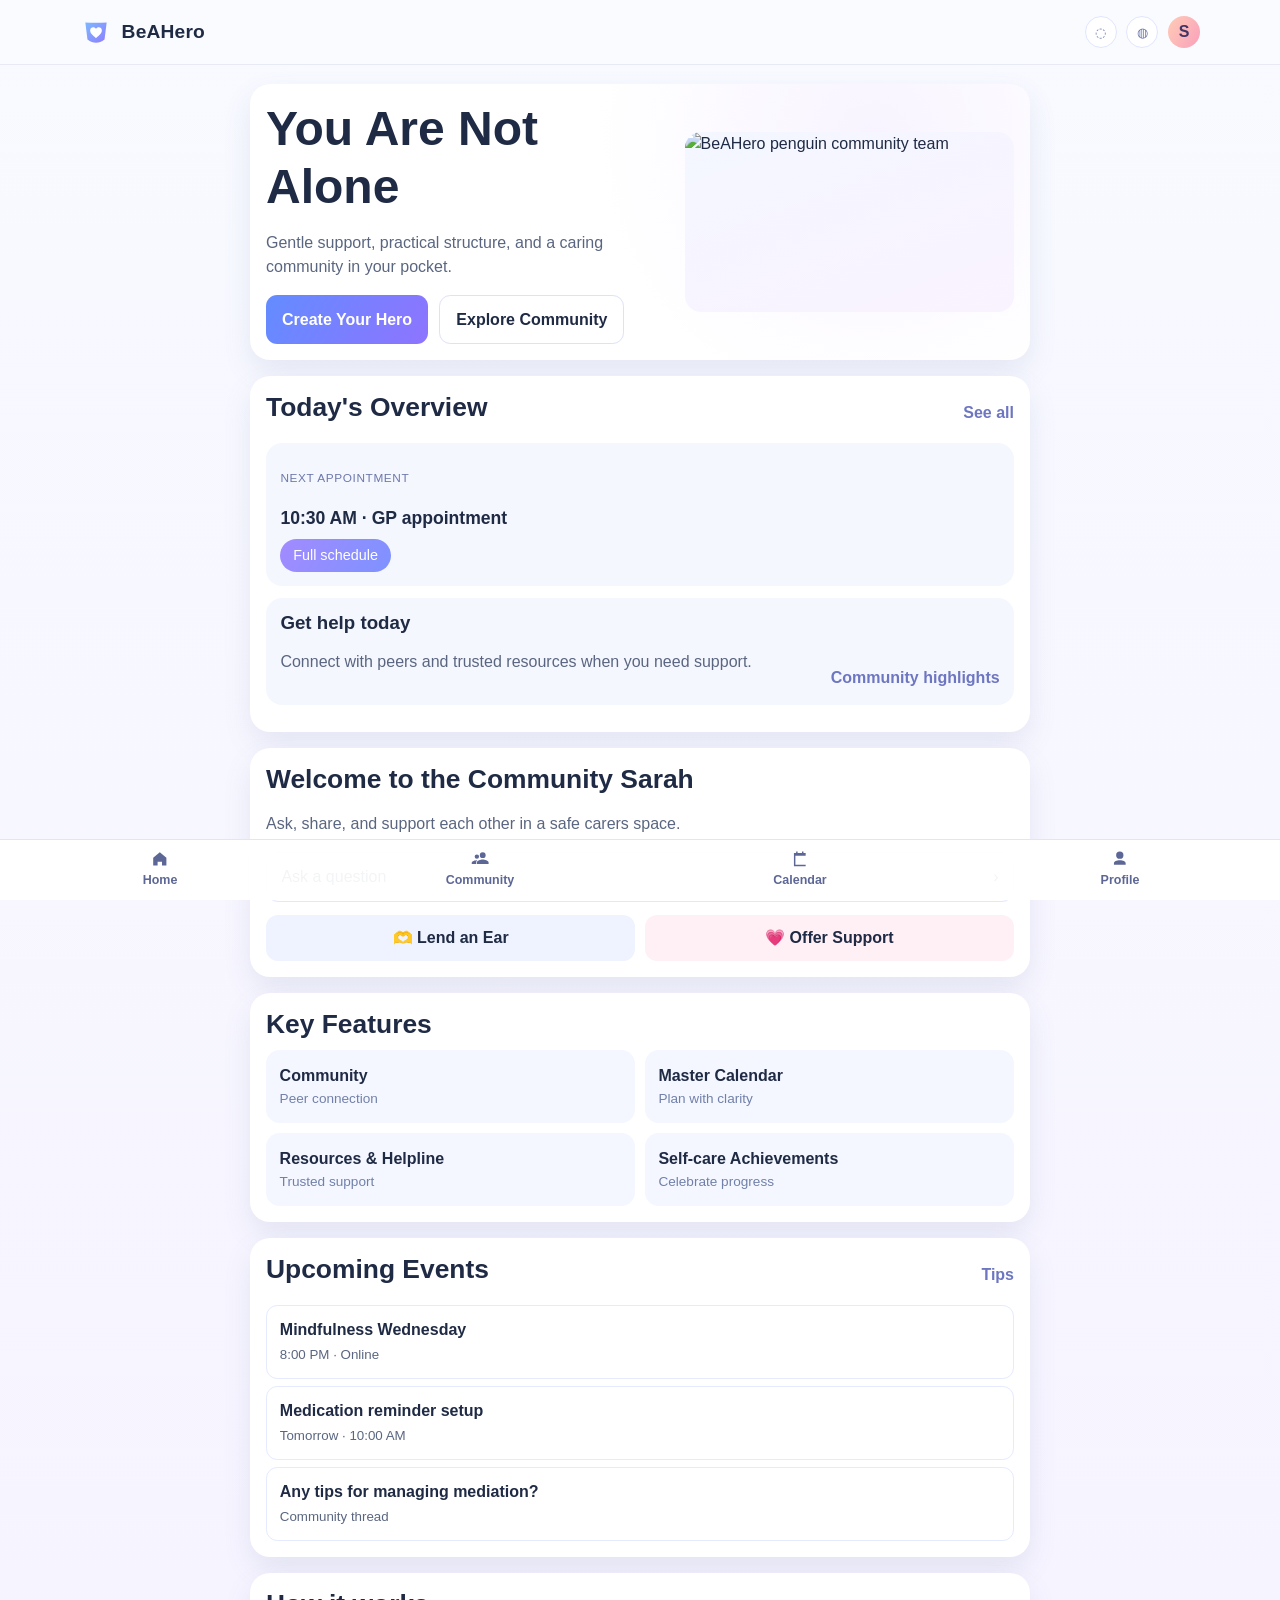
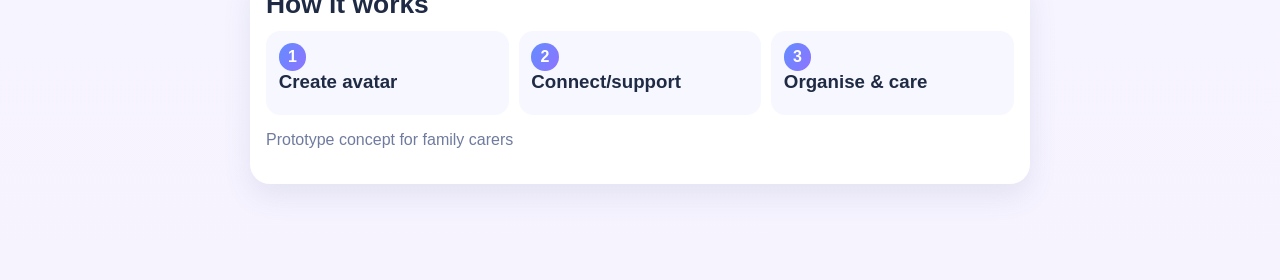
==== index.html @ eef189de "Point hero image to user-managed penguin-community.png" ====
<!DOCTYPE html>
<html lang="en">
  <head>
    <meta charset="UTF-8" />
    <meta name="viewport" content="width=device-width, initial-scale=1.0" />
    <title>BeAHero | Community App</title>
    <meta
      name="description"
      content="BeAHero is a mobile-first prototype web app for family carers."
    />
    <link rel="stylesheet" href="css/styles.css" />
  </head>
  <body class="app-home">
    <a class="skip-link" href="#main-content">Skip to content</a>

    <header class="site-header app-header">
      <div class="container header-inner app-header-inner">
        <a class="brand" href="index.html" aria-label="BeAHero home">
          <svg class="brand-logo" viewBox="0 0 120 120" role="img" aria-label="Cape and heart logo">
            <defs>
              <linearGradient id="logoGradient" x1="0" y1="0" x2="1" y2="1">
                <stop offset="0%" stop-color="#7db8ff" />
                <stop offset="100%" stop-color="#8f7dff" />
              </linearGradient>
            </defs>
            <path d="M20 24 C44 26, 76 26, 100 24 L92 88 C70 104, 50 104, 28 88 Z" fill="url(#logoGradient)" />
            <path d="M60 48 C55 38, 38 40, 38 54 C38 67, 55 76, 60 83 C65 76, 82 67, 82 54 C82 40, 65 38, 60 48 Z" fill="#ffffff" />
          </svg>
          <span class="brand-wordmark">BeAHero</span>
        </a>
        <div class="header-actions" aria-label="App quick controls">
          <button class="icon-btn" type="button" aria-label="Notifications">◌</button>
          <button class="icon-btn" type="button" aria-label="Messages">◍</button>
          <a class="avatar-dot" href="profile.html?user=sarah&variant=2" aria-label="Open Sarah profile">S</a>
        </div>
      </div>
    </header>

    <main id="main-content" class="section app-shell">
      <div class="container mobile-frame">
        <section id="hero" class="card hero-app-card">
          <div class="hero-app-copy">
            <h1>You Are Not Alone</h1>
            <p>
              Gentle support, practical structure, and a caring community in your pocket.
            </p>
            <div class="hero-actions">
              <a class="button button-primary" href="profile.html?user=sarah&variant=2">Create Your Hero</a>
              <a class="button button-secondary" href="#community">Explore Community</a>
            </div>
          </div>
          <div class="hero-illustration" aria-label="BeAHero community penguin team illustration">
            <img src="assets/penguin-community.png" alt="BeAHero penguin community team" />
          </div>
        </section>

        <section id="overview" class="card app-card-block">
          <div class="section-head-inline">
            <h2>Today's Overview</h2>
            <a href="#calendar" class="inline-link">See all</a>
          </div>
          <article class="mini-surface">
            <p class="muted-label">Next appointment</p>
            <p class="strong-line">10:30 AM · GP appointment</p>
            <a class="chip-action" href="#calendar">Full schedule</a>
          </article>
          <article class="mini-surface split-cta">
            <div>
              <h3>Get help today</h3>
              <p>Connect with peers and trusted resources when you need support.</p>
            </div>
            <a class="inline-link" href="#community">Community highlights</a>
          </article>
        </section>

        <section id="community" class="card app-card-block">
          <h2>Welcome to the Community Sarah</h2>
          <p class="hero-text">Ask, share, and support each other in a safe carers space.</p>
          <a class="question-box" href="#resources">Ask a question <span>›</span></a>

          <div class="support-actions">
            <a class="support-pill" href="#community">🫶 Lend an Ear</a>
            <a class="support-pill support-pill-alt" href="#community">💗 Offer Support</a>
          </div>
        </section>

        <section id="features" class="card app-card-block">
          <h2>Key Features</h2>
          <div class="feature-grid feature-grid-mobile">
            <a class="feature-tile" href="#community"><strong>Community</strong><span>Peer connection</span></a>
            <a class="feature-tile" href="#calendar"><strong>Master Calendar</strong><span>Plan with clarity</span></a>
            <a class="feature-tile" href="#resources"><strong>Resources &amp; Helpline</strong><span>Trusted support</span></a>
            <a class="feature-tile" href="profile.html?user=sarah&variant=3"><strong>Self-care Achievements</strong><span>Celebrate progress</span></a>
          </div>
        </section>

        <section id="calendar" class="card app-card-block">
          <div class="section-head-inline">
            <h2>Upcoming Events</h2>
            <a href="#resources" class="inline-link">Tips</a>
          </div>
          <ul class="event-list">
            <li><span>Mindfulness Wednesday</span><small>8:00 PM · Online</small></li>
            <li><span>Medication reminder setup</span><small>Tomorrow · 10:00 AM</small></li>
            <li><span>Any tips for managing mediation?</span><small>Community thread</small></li>
          </ul>
        </section>

        <section id="resources" class="card app-card-block">
          <h2>How it works</h2>
          <ol class="steps app-steps">
            <li class="step-card"><span class="step-number">1</span><h3>Create avatar</h3></li>
            <li class="step-card"><span class="step-number">2</span><h3>Connect/support</h3></li>
            <li class="step-card"><span class="step-number">3</span><h3>Organise &amp; care</h3></li>
          </ol>
          <p class="small-note">Prototype concept for family carers</p>
        </section>
      </div>
    </main>

    <nav class="bottom-nav" aria-label="Primary">
      <a href="#hero" class="nav-item">
        <svg viewBox="0 0 24 24" aria-hidden="true"><path d="M3 10.5 12 3l9 7.5V21h-6v-5h-6v5H3z"/></svg>
        <span>Home</span>
      </a>
      <a href="#community" class="nav-item">
        <svg viewBox="0 0 24 24" aria-hidden="true"><path d="M16 11a4 4 0 1 0-3.999-4A4 4 0 0 0 16 11zM8 12a3 3 0 1 0-3-3 3 3 0 0 0 3 3zm8 1c-2.66 0-8 1.34-8 4v2h16v-2c0-2.66-5.34-4-8-4zM8 14c-2.33 0-7 1.17-7 3.5V19h6v-2c0-1.08.55-2.07 1.53-2.85A5.92 5.92 0 0 0 8 14z"/></svg>
        <span>Community</span>
      </a>
      <a href="#calendar" class="nav-item">
        <svg viewBox="0 0 24 24" aria-hidden="true"><path d="M7 2h2v2h6V2h2v2h3v18H4V4h3zm13 6H6v12h14z"/></svg>
        <span>Calendar</span>
      </a>
      <a href="profile.html?user=sarah&variant=2" class="nav-item">
        <svg viewBox="0 0 24 24" aria-hidden="true"><path d="M12 12a5 5 0 1 0-5-5 5 5 0 0 0 5 5zm0 2c-4.42 0-8 1.79-8 4v2h16v-2c0-2.21-3.58-4-8-4z"/></svg>
        <span>Profile</span>
      </a>
    </nav>

    <script src="js/app.js"></script>
  </body>
</html>
---- css/styles.css ----
:root {
  --surface: #ffffff;
  --surface-muted: #f5f7ff;
  --text: #1f2a44;
  --text-muted: #5a6680;
  --primary: #638cff;
  --secondary: #8e74ff;
  --focus: #25365f;
  --radius-lg: 1.25rem;
  --shadow: 0 12px 28px rgba(88, 106, 160, 0.12);
}

* { box-sizing: border-box; }
html { scroll-behavior: smooth; }
body {
  margin: 0;
  font-family: Inter, "Segoe UI", Roboto, Helvetica, Arial, sans-serif;
  background: linear-gradient(180deg, #f8faff 0%, #f6f3ff 100%);
  color: var(--text);
  line-height: 1.5;
}
a { color: inherit; text-decoration: none; }
.container { width: min(1120px, 92vw); margin: 0 auto; }
.section { padding: 1.2rem 0 5rem; }

.site-header {
  position: sticky; top: 0; z-index: 50;
  backdrop-filter: blur(10px);
  background: rgba(250, 251, 255, 0.88);
  border-bottom: 1px solid rgba(127, 143, 188, 0.15);
}
.header-inner { display: flex; justify-content: space-between; align-items: center; padding: 1rem 0; }
.brand { display: inline-flex; align-items: center; gap: 0.6rem; font-weight: 700; }
.brand-logo { width: 2rem; height: 2rem; }
.brand-wordmark { font-size: 1.2rem; font-weight: 700; letter-spacing: .01em; }

.header-actions { display: flex; align-items: center; gap: 0.6rem; }
.icon-btn {
  border: 1px solid #dfe5ff; background: #fff; color: #6977ad; border-radius: 999px;
  width: 2rem; height: 2rem; cursor: pointer;
}
.avatar-dot {
  width: 2rem; height: 2rem; border-radius: 999px; display: grid; place-items: center;
  background: linear-gradient(120deg, #ffccb6, #f9a0bb); color: #3f3566; font-weight: 700;
}

.mobile-frame { max-width: 780px; }
.card {
  background: var(--surface); border-radius: var(--radius-lg); box-shadow: var(--shadow);
  padding: 1rem; margin-bottom: 1rem;
}
h1, h2, h3 { margin: 0 0 .6rem; line-height: 1.2; }
h1 { font-size: clamp(2rem, 8vw, 3rem); }
h2 { font-size: clamp(1.2rem, 4vw, 1.65rem); }
.hero-text, p, small { color: var(--text-muted); }

.hero-app-card {
  display: grid; grid-template-columns: 1.1fr .9fr; align-items: center; gap: 1rem;
  background: radial-gradient(circle at 80% 20%, #f8f4ff 0, #fff 42%), #fff;
}
.hero-actions { display: flex; gap: .7rem; flex-wrap: wrap; margin-top: .9rem; }
.button {
  border-radius: .7rem; display: inline-flex; align-items: center; justify-content: center;
  padding: .72rem 1rem; font-weight: 650; transition: transform 180ms ease;
}
.button:hover { transform: translateY(-1px); }
.button-primary { color: #fff; background: linear-gradient(120deg, var(--primary), var(--secondary)); }
.button-secondary { background: #fff; border: 1px solid #dce2fb; }

.hero-illustration {
  min-height: 180px;
  border-radius: 1rem;
  background: linear-gradient(160deg, #f4f7ff, #f9f3ff);
  position: relative;
  overflow: hidden;
  display: grid;
  place-items: center;
}
.hero-illustration img {
  display: block;
  width: 100%;
  height: 100%;
  max-height: 240px;
  object-fit: contain;
}

.section-head-inline { display: flex; align-items: center; justify-content: space-between; gap: .6rem; margin-bottom: .6rem; }
.inline-link { color: #6d76c0; font-weight: 600; }
.mini-surface { background: var(--surface-muted); border-radius: 1rem; padding: .9rem; margin-bottom: .7rem; }
.muted-label { text-transform: uppercase; font-size: .74rem; letter-spacing: .05em; color: #6c78ab; margin-bottom: .2rem; }
.strong-line { font-size: 1.1rem; color: var(--text); font-weight: 700; margin-bottom: .5rem; }
.chip-action { display: inline-block; border-radius: 999px; background: linear-gradient(120deg, #a28bff, #7e92ff); color: #fff; padding: .35rem .8rem; font-size: .9rem; }
.split-cta { display: flex; justify-content: space-between; gap: .8rem; align-items: end; }

.question-box {
  display: flex; justify-content: space-between; align-items: center; border: 1px solid #e2e7ff;
  padding: .75rem .9rem; border-radius: .75rem; margin-bottom: .8rem;
}
.support-actions { display: grid; grid-template-columns: 1fr 1fr; gap: .6rem; }
.support-pill { display: block; text-align: center; border-radius: .75rem; background: #eef3ff; padding: .7rem .4rem; font-weight: 600; }
.support-pill-alt { background: #fff0f6; }

.feature-grid-mobile { display: grid; grid-template-columns: 1fr 1fr; gap: .6rem; }
.feature-tile { background: #f4f7ff; border-radius: .85rem; padding: .85rem; display: grid; gap: .1rem; }
.feature-tile span { color: #7180a9; font-size: .85rem; }

.event-list { list-style: none; margin: 0; padding: 0; display: grid; gap: .45rem; }
.event-list li { padding: .75rem .8rem; border: 1px solid #e6eaff; border-radius: .7rem; }
.event-list span { display: block; font-weight: 600; }

.steps { list-style: none; margin: 0; padding: 0; display: grid; grid-template-columns: repeat(3, 1fr); gap: .6rem; }
.step-card { background: #f7f8ff; border-radius: .9rem; padding: .8rem; }
.step-number {
  width: 1.7rem; height: 1.7rem; border-radius: 999px; display: inline-grid; place-items: center;
  color: #fff; background: linear-gradient(120deg, var(--primary), var(--secondary)); font-weight: 700;
}
.small-note { color: #6f7b9f; margin-top: .8rem; }

.bottom-nav {
  position: fixed; left: 0; right: 0; bottom: 0; z-index: 60; background: rgba(255,255,255,.95);
  border-top: 1px solid #dfe5ff; display: grid; grid-template-columns: repeat(4, 1fr);
}
.bottom-nav a { text-align: center; padding: .65rem .35rem; font-weight: 600; color: #5d6796; }
.bottom-nav a:hover { background: #eef2ff; }
.nav-item {
  display: grid;
  gap: .18rem;
  place-items: center;
}
.nav-item svg {
  width: 1.1rem;
  height: 1.1rem;
  fill: currentColor;
}
.nav-item span {
  font-size: .78rem;
}

/* profile page */
.profile-layout { display: grid; grid-template-columns: 1fr 320px; gap: 1rem; }
.profile-head { display: grid; grid-template-columns: 180px 1fr; gap: 1rem; align-items: center; margin-bottom: 1.4rem; }
.avatar-card {
  border-radius: var(--radius-lg); padding: .9rem; background: linear-gradient(160deg, #dde9ff, #ebe3ff);
  min-height: 180px; display: grid; place-items: center;
}
.penguin-body { width: 110px; height: 140px; border-radius: 55px 55px 48px 48px; background: #29385f; position: relative; }
.penguin-belly { position: absolute; width: 72px; height: 94px; border-radius: 40px; background: #f8f9ff; left: 50%; transform: translateX(-50%); bottom: 10px; }
.penguin-eye { position: absolute; width: 11px; height: 11px; border-radius: 999px; background: #09172e; top: 38px; }
.penguin-eye-left { left: 34px; }
.penguin-eye-right { right: 34px; }
.penguin-beak { position: absolute; width: 18px; height: 12px; border-radius: 10px; background: #ffb059; top: 56px; left: 50%; transform: translateX(-50%); }
.penguin-cape { position: absolute; width: 86px; height: 56px; left: 50%; top: 73px; transform: translateX(-50%); background: linear-gradient(120deg, #6f97ff, #8d78ff); border-radius: 12px 12px 34px 34px; z-index: -1; }
.penguin-heart { position: absolute; right: 24px; top: 84px; font-size: .95rem; color: #f04578; }
.avatar-card[data-variant="2"] .penguin-cape { background: linear-gradient(120deg, #79c4ff, #7f89ff); }
.avatar-card[data-variant="2"] .penguin-body { background: #33456f; }
.avatar-card[data-variant="2"] .penguin-heart { color: #ff5f96; }
.avatar-card[data-variant="3"] .penguin-cape { background: linear-gradient(120deg, #9f85ff, #d07dff); border-radius: 24px 24px 34px 34px; }
.avatar-card[data-variant="3"] .penguin-body { background: #23335a; }
.avatar-card[data-variant="3"] .penguin-heart { color: #ff7ca4; font-size: 1.1rem; }
.level-row { display: flex; justify-content: space-between; align-items: center; gap: .75rem; margin-bottom: .6rem; }
.progress-track { width: 100%; height: .8rem; border-radius: 999px; background: #e7eaf8; overflow: hidden; }
.progress-fill { height: 100%; border-radius: inherit; background: linear-gradient(120deg, var(--primary), var(--secondary)); }
.badges-row { display: flex; flex-wrap: wrap; gap: .55rem; }
.badge { border-radius: 999px; background: #edf1ff; padding: .45rem .8rem; font-weight: 600; color: #45557c; }
.tabs { display: flex; gap: .55rem; border-bottom: 1px solid #e3e8fb; padding-bottom: .2rem; }
.tab { border: none; background: transparent; padding: .55rem .7rem; border-radius: .55rem; color: var(--text-muted); font-weight: 600; cursor: pointer; }
.tab.is-active, .tab:hover { background: #eef2ff; color: var(--text); }

.skip-link, .sr-only { position: absolute; left: -999px; }
.skip-link:focus { left: 1rem; top: 1rem; background: #fff; padding: .5rem; border-radius: .5rem; z-index: 99; }
:focus-visible { outline: 3px solid var(--focus); outline-offset: 2px; }

@media (max-width: 980px) {
  .hero-app-card, .profile-layout, .profile-head { grid-template-columns: 1fr; }
}
@media (max-width: 700px) {
  .brand-wordmark { font-size: 1.2rem; }
  .feature-grid-mobile, .support-actions, .steps { grid-template-columns: 1fr; }
  .split-cta { flex-direction: column; align-items: flex-start; }
  .section { padding-bottom: 5.5rem; }
}
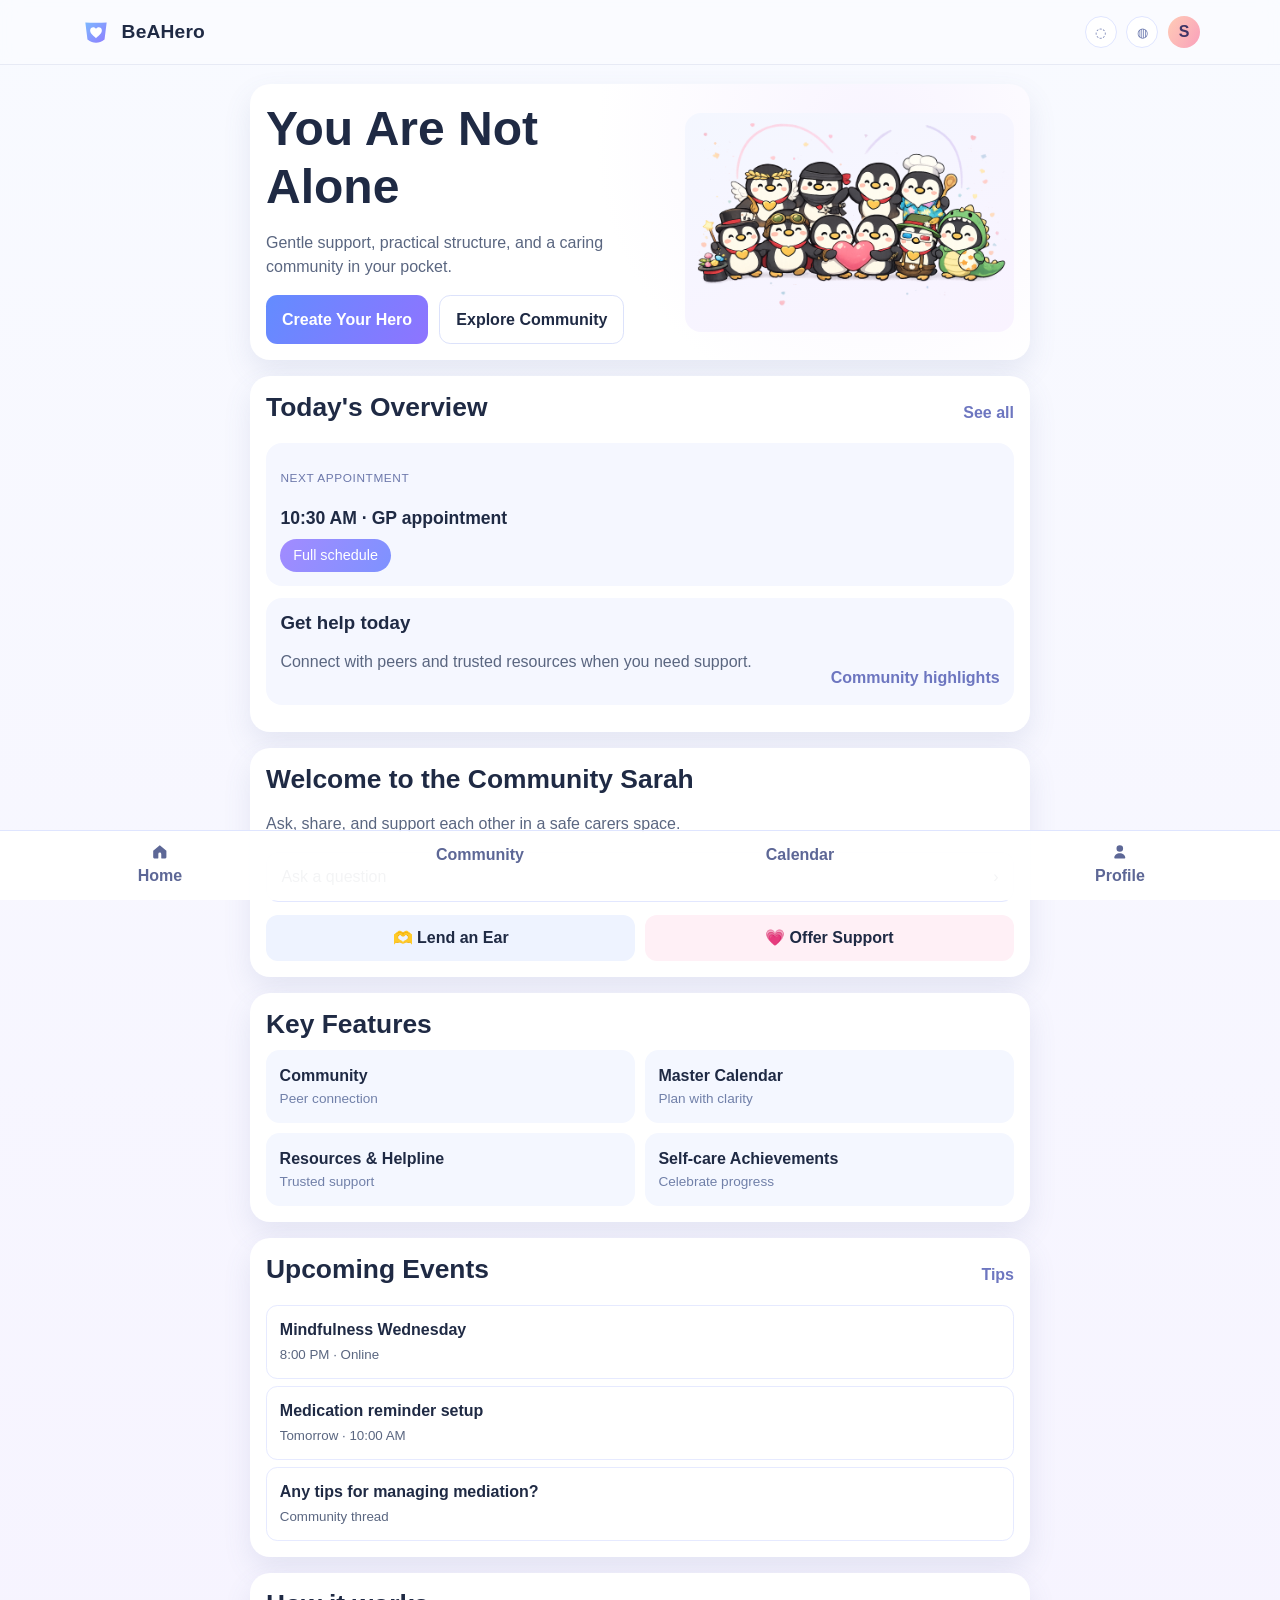
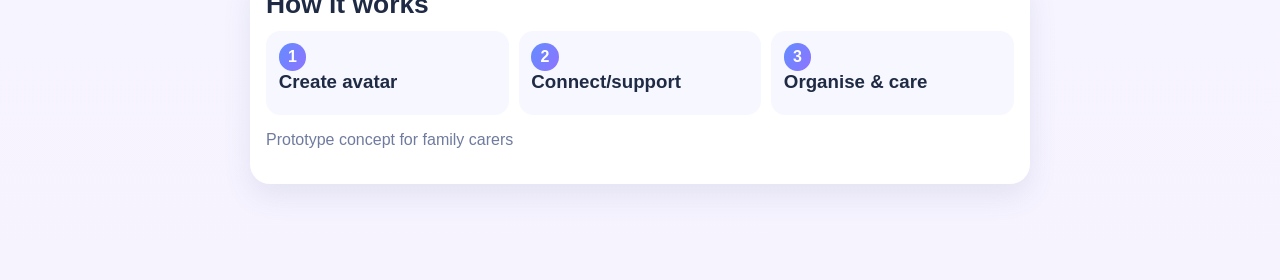
==== commit ff12e879: "Update home content and add profile avatar carousel" ====
--- a/index.html
+++ b/index.html
@@ -49,8 +49,8 @@
               <a class="button button-secondary" href="#community">Explore Community</a>
             </div>
           </div>
-          <div class="hero-illustration" aria-label="BeAHero community penguin team illustration">
-            <img src="assets/penguin-community.png" alt="BeAHero penguin community team" />
+          <div class="hero-illustration" aria-hidden="true">
+            <img src="assets/penguin-community.png" alt="" />
           </div>
         </section>
 
@@ -119,20 +119,18 @@
     </main>
 
     <nav class="bottom-nav" aria-label="Primary">
-      <a href="#hero" class="nav-item">
-        <svg viewBox="0 0 24 24" aria-hidden="true"><path d="M3 10.5 12 3l9 7.5V21h-6v-5h-6v5H3z"/></svg>
+      <a href="#hero" class="bottom-nav-link" aria-label="Home">
+        <svg viewBox="0 0 24 24" aria-hidden="true" focusable="false">
+          <path d="M3 10.5L12 3l9 7.5v9a1.5 1.5 0 0 1-1.5 1.5h-5a.5.5 0 0 1-.5-.5V15a2 2 0 0 0-4 0v5.5a.5.5 0 0 1-.5.5h-5A1.5 1.5 0 0 1 3 19.5v-9z" />
+        </svg>
         <span>Home</span>
       </a>
-      <a href="#community" class="nav-item">
-        <svg viewBox="0 0 24 24" aria-hidden="true"><path d="M16 11a4 4 0 1 0-3.999-4A4 4 0 0 0 16 11zM8 12a3 3 0 1 0-3-3 3 3 0 0 0 3 3zm8 1c-2.66 0-8 1.34-8 4v2h16v-2c0-2.66-5.34-4-8-4zM8 14c-2.33 0-7 1.17-7 3.5V19h6v-2c0-1.08.55-2.07 1.53-2.85A5.92 5.92 0 0 0 8 14z"/></svg>
-        <span>Community</span>
-      </a>
-      <a href="#calendar" class="nav-item">
-        <svg viewBox="0 0 24 24" aria-hidden="true"><path d="M7 2h2v2h6V2h2v2h3v18H4V4h3zm13 6H6v12h14z"/></svg>
-        <span>Calendar</span>
-      </a>
-      <a href="profile.html?user=sarah&variant=2" class="nav-item">
-        <svg viewBox="0 0 24 24" aria-hidden="true"><path d="M12 12a5 5 0 1 0-5-5 5 5 0 0 0 5 5zm0 2c-4.42 0-8 1.79-8 4v2h16v-2c0-2.21-3.58-4-8-4z"/></svg>
+      <a href="#community">Community</a>
+      <a href="#calendar">Calendar</a>
+      <a href="profile.html?user=sarah&variant=2" class="bottom-nav-link" aria-label="Profile">
+        <svg viewBox="0 0 24 24" aria-hidden="true" focusable="false">
+          <path d="M12 12a4.5 4.5 0 1 0-4.5-4.5A4.5 4.5 0 0 0 12 12zm0 2c-4.14 0-7.5 2.69-7.5 6a1 1 0 0 0 1 1h13a1 1 0 0 0 1-1c0-3.31-3.36-6-7.5-6z" />
+        </svg>
         <span>Profile</span>
       </a>
     </nav>
--- a/css/styles.css
+++ b/css/styles.css
@@ -73,15 +73,13 @@
   background: linear-gradient(160deg, #f4f7ff, #f9f3ff);
   position: relative;
   overflow: hidden;
-  display: grid;
-  place-items: center;
 }
 .hero-illustration img {
-  display: block;
   width: 100%;
   height: 100%;
-  max-height: 240px;
-  object-fit: contain;
+  min-height: 180px;
+  object-fit: cover;
+  display: block;
 }
 
 .section-head-inline { display: flex; align-items: center; justify-content: space-between; gap: .6rem; margin-bottom: .6rem; }
@@ -120,43 +118,67 @@
   position: fixed; left: 0; right: 0; bottom: 0; z-index: 60; background: rgba(255,255,255,.95);
   border-top: 1px solid #dfe5ff; display: grid; grid-template-columns: repeat(4, 1fr);
 }
-.bottom-nav a { text-align: center; padding: .65rem .35rem; font-weight: 600; color: #5d6796; }
+.bottom-nav a { text-align: center; padding: .75rem .4rem; font-weight: 600; color: #5d6796; }
 .bottom-nav a:hover { background: #eef2ff; }
-.nav-item {
+
+.bottom-nav-link { display: grid; gap: .2rem; place-items: center; }
+.bottom-nav-link svg { width: 1.1rem; height: 1.1rem; fill: currentColor; }
+
+.nav-list { list-style: none; display: flex; gap: .5rem; margin: 0; padding: 0; }
+.nav-icon-list { gap: .4rem; }
+.icon-nav-link {
+  width: 2.2rem;
+  height: 2.2rem;
+  border-radius: 999px;
   display: grid;
-  gap: .18rem;
   place-items: center;
-}
-.nav-item svg {
-  width: 1.1rem;
-  height: 1.1rem;
-  fill: currentColor;
-}
-.nav-item span {
-  font-size: .78rem;
+  border: 1px solid #dde4ff;
+  background: #fff;
+  color: #6170a8;
+}
+.icon-nav-link svg { width: 1.2rem; height: 1.2rem; fill: currentColor; }
+.icon-nav-link[aria-current="page"] {
+  background: linear-gradient(120deg, var(--primary), var(--secondary));
+  color: #fff;
+  border-color: transparent;
 }
 
 /* profile page */
 .profile-layout { display: grid; grid-template-columns: 1fr 320px; gap: 1rem; }
 .profile-head { display: grid; grid-template-columns: 180px 1fr; gap: 1rem; align-items: center; margin-bottom: 1.4rem; }
 .avatar-card {
-  border-radius: var(--radius-lg); padding: .9rem; background: linear-gradient(160deg, #dde9ff, #ebe3ff);
-  min-height: 180px; display: grid; place-items: center;
-}
-.penguin-body { width: 110px; height: 140px; border-radius: 55px 55px 48px 48px; background: #29385f; position: relative; }
-.penguin-belly { position: absolute; width: 72px; height: 94px; border-radius: 40px; background: #f8f9ff; left: 50%; transform: translateX(-50%); bottom: 10px; }
-.penguin-eye { position: absolute; width: 11px; height: 11px; border-radius: 999px; background: #09172e; top: 38px; }
-.penguin-eye-left { left: 34px; }
-.penguin-eye-right { right: 34px; }
-.penguin-beak { position: absolute; width: 18px; height: 12px; border-radius: 10px; background: #ffb059; top: 56px; left: 50%; transform: translateX(-50%); }
-.penguin-cape { position: absolute; width: 86px; height: 56px; left: 50%; top: 73px; transform: translateX(-50%); background: linear-gradient(120deg, #6f97ff, #8d78ff); border-radius: 12px 12px 34px 34px; z-index: -1; }
-.penguin-heart { position: absolute; right: 24px; top: 84px; font-size: .95rem; color: #f04578; }
-.avatar-card[data-variant="2"] .penguin-cape { background: linear-gradient(120deg, #79c4ff, #7f89ff); }
-.avatar-card[data-variant="2"] .penguin-body { background: #33456f; }
-.avatar-card[data-variant="2"] .penguin-heart { color: #ff5f96; }
-.avatar-card[data-variant="3"] .penguin-cape { background: linear-gradient(120deg, #9f85ff, #d07dff); border-radius: 24px 24px 34px 34px; }
-.avatar-card[data-variant="3"] .penguin-body { background: #23335a; }
-.avatar-card[data-variant="3"] .penguin-heart { color: #ff7ca4; font-size: 1.1rem; }
+  border-radius: var(--radius-lg);
+  padding: .7rem;
+  background: linear-gradient(160deg, #dde9ff, #ebe3ff);
+  min-height: 180px;
+  display: grid;
+  grid-template-columns: auto 1fr auto;
+  align-items: center;
+  gap: .5rem;
+}
+.avatar-image-wrap {
+  border-radius: .9rem;
+  overflow: hidden;
+  min-height: 170px;
+  background: #f2f5ff;
+}
+.avatar-image-wrap img {
+  width: 100%;
+  height: 170px;
+  object-fit: cover;
+  display: block;
+}
+.avatar-control {
+  width: 2rem;
+  height: 2rem;
+  border-radius: 999px;
+  border: 1px solid #ced8ff;
+  background: #fff;
+  color: #4f5f95;
+  font-size: 1.4rem;
+  line-height: 1;
+  cursor: pointer;
+}
 .level-row { display: flex; justify-content: space-between; align-items: center; gap: .75rem; margin-bottom: .6rem; }
 .progress-track { width: 100%; height: .8rem; border-radius: 999px; background: #e7eaf8; overflow: hidden; }
 .progress-fill { height: 100%; border-radius: inherit; background: linear-gradient(120deg, var(--primary), var(--secondary)); }
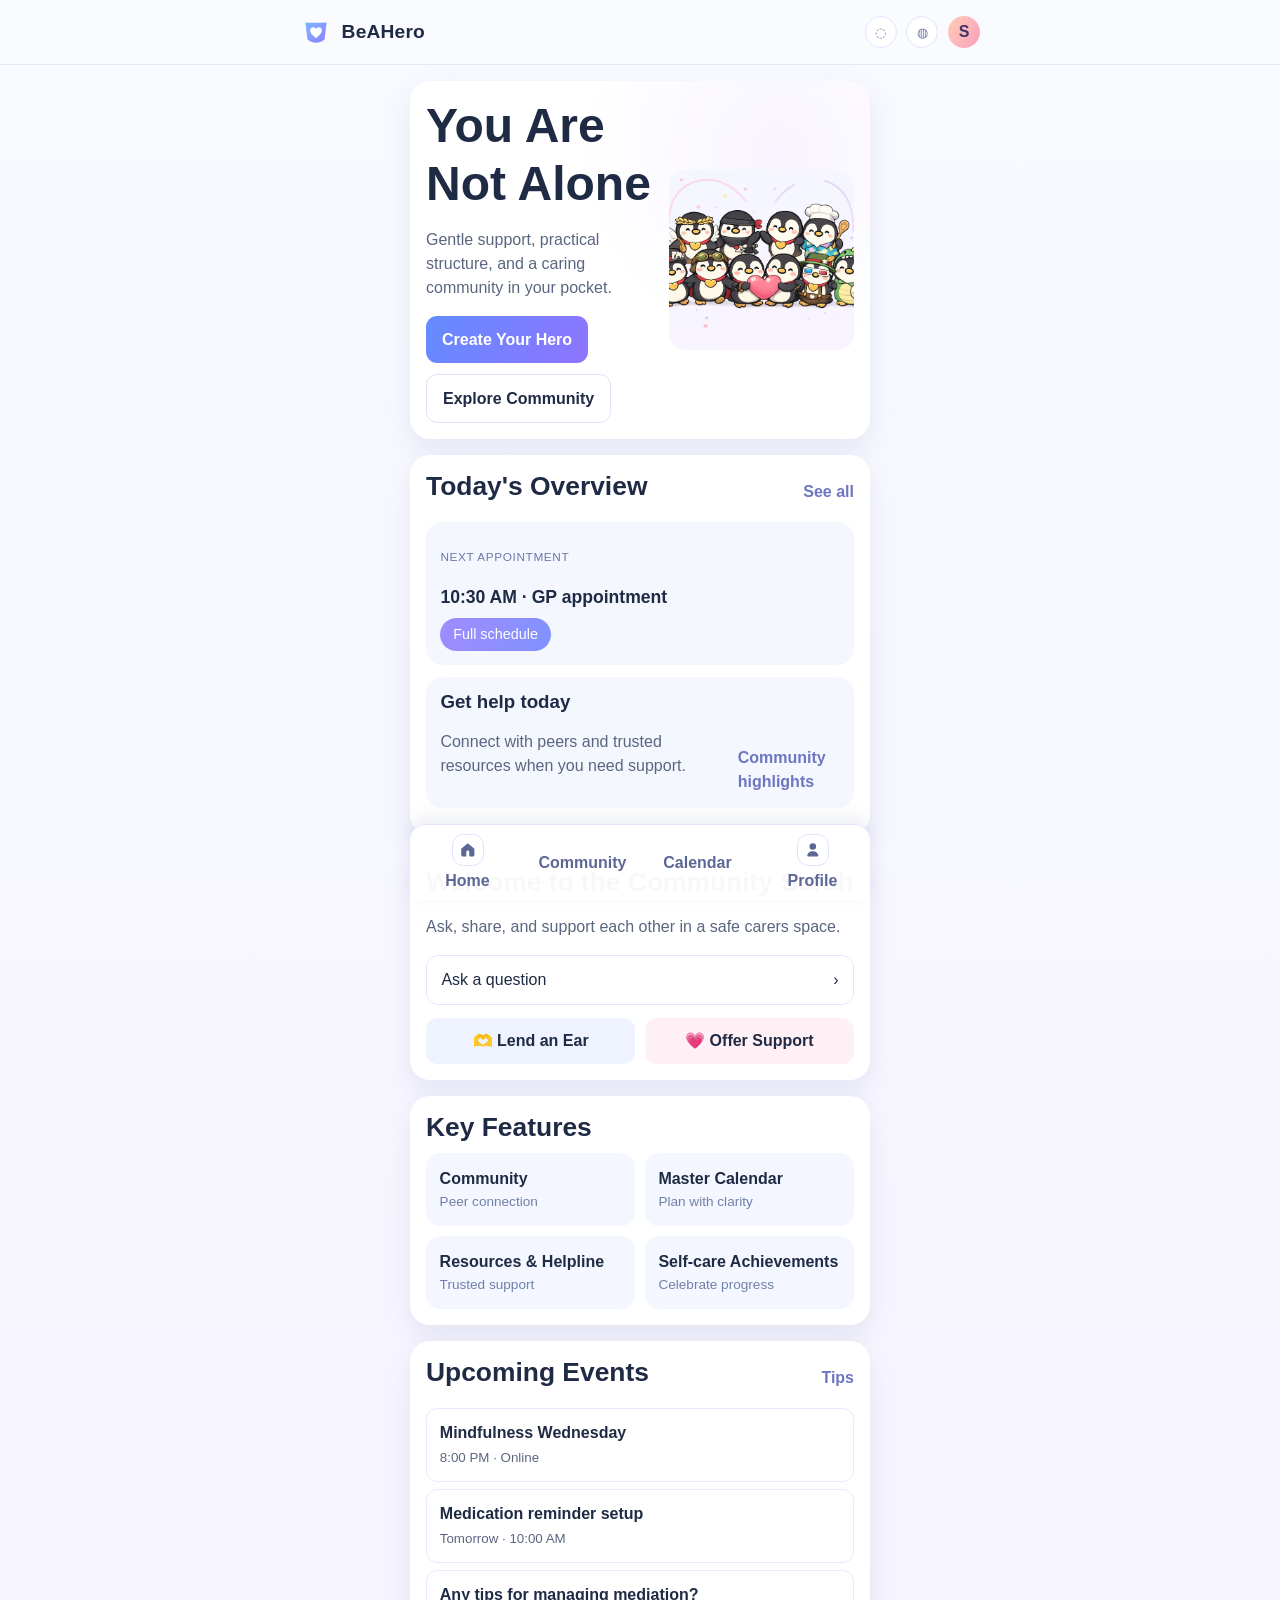
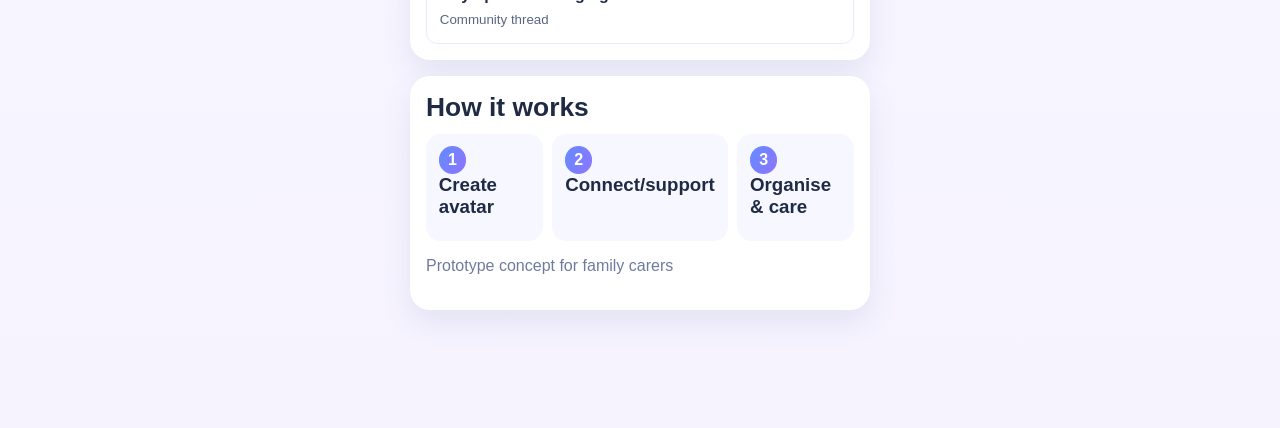
==== commit 88301004: "Use white avatar surfaces and non-circular home/profile buttons" ====
--- a/index.html
+++ b/index.html
@@ -120,17 +120,17 @@
 
     <nav class="bottom-nav" aria-label="Primary">
       <a href="#hero" class="bottom-nav-link" aria-label="Home">
-        <svg viewBox="0 0 24 24" aria-hidden="true" focusable="false">
+        <span class="nav-icon" aria-hidden="true"><svg viewBox="0 0 24 24" focusable="false">
           <path d="M3 10.5L12 3l9 7.5v9a1.5 1.5 0 0 1-1.5 1.5h-5a.5.5 0 0 1-.5-.5V15a2 2 0 0 0-4 0v5.5a.5.5 0 0 1-.5.5h-5A1.5 1.5 0 0 1 3 19.5v-9z" />
-        </svg>
+        </svg></span>
         <span>Home</span>
       </a>
       <a href="#community">Community</a>
       <a href="#calendar">Calendar</a>
       <a href="profile.html?user=sarah&variant=2" class="bottom-nav-link" aria-label="Profile">
-        <svg viewBox="0 0 24 24" aria-hidden="true" focusable="false">
+        <span class="nav-icon" aria-hidden="true"><svg viewBox="0 0 24 24" focusable="false">
           <path d="M12 12a4.5 4.5 0 1 0-4.5-4.5A4.5 4.5 0 0 0 12 12zm0 2c-4.14 0-7.5 2.69-7.5 6a1 1 0 0 0 1 1h13a1 1 0 0 0 1-1c0-3.31-3.36-6-7.5-6z" />
-        </svg>
+        </svg></span>
         <span>Profile</span>
       </a>
     </nav>
--- a/css/styles.css
+++ b/css/styles.css
@@ -20,8 +20,8 @@
   line-height: 1.5;
 }
 a { color: inherit; text-decoration: none; }
-.container { width: min(1120px, 92vw); margin: 0 auto; }
-.section { padding: 1.2rem 0 5rem; }
+.container { width: min(680px, 94vw); margin: 0 auto; }
+.section { padding: 1rem 0 calc(6.4rem + env(safe-area-inset-bottom)); }
 
 .site-header {
   position: sticky; top: 0; z-index: 50;
@@ -44,7 +44,7 @@
   background: linear-gradient(120deg, #ffccb6, #f9a0bb); color: #3f3566; font-weight: 700;
 }
 
-.mobile-frame { max-width: 780px; }
+.mobile-frame { max-width: 460px; }
 .card {
   background: var(--surface); border-radius: var(--radius-lg); box-shadow: var(--shadow);
   padding: 1rem; margin-bottom: 1rem;
@@ -115,21 +115,48 @@
 .small-note { color: #6f7b9f; margin-top: .8rem; }
 
 .bottom-nav {
-  position: fixed; left: 0; right: 0; bottom: 0; z-index: 60; background: rgba(255,255,255,.95);
-  border-top: 1px solid #dfe5ff; display: grid; grid-template-columns: repeat(4, 1fr);
-}
-.bottom-nav a { text-align: center; padding: .75rem .4rem; font-weight: 600; color: #5d6796; }
+  position: fixed;
+  left: 50%;
+  transform: translateX(-50%);
+  bottom: 0;
+  z-index: 60;
+  width: min(460px, 100%);
+  background: rgba(255,255,255,.97);
+  border-top: 1px solid #dfe5ff;
+  border-radius: 1rem 1rem 0 0;
+  box-shadow: 0 -6px 18px rgba(88, 106, 160, 0.12);
+  display: grid;
+  grid-template-columns: repeat(4, 1fr);
+}
+.bottom-nav a {
+  text-align: center;
+  padding: .55rem .35rem calc(.45rem + env(safe-area-inset-bottom));
+  font-weight: 600;
+  color: #5d6796;
+  min-height: 4rem;
+  display: grid;
+  place-items: center;
+}
 .bottom-nav a:hover { background: #eef2ff; }
 
 .bottom-nav-link { display: grid; gap: .2rem; place-items: center; }
+.nav-icon {
+  width: 2rem;
+  height: 2rem;
+  border-radius: .7rem;
+  border: 1px solid #dde4ff;
+  background: #fff;
+  display: grid;
+  place-items: center;
+}
 .bottom-nav-link svg { width: 1.1rem; height: 1.1rem; fill: currentColor; }
 
 .nav-list { list-style: none; display: flex; gap: .5rem; margin: 0; padding: 0; }
 .nav-icon-list { gap: .4rem; }
 .icon-nav-link {
-  width: 2.2rem;
-  height: 2.2rem;
-  border-radius: 999px;
+  width: 2.7rem;
+  height: 2.5rem;
+  border-radius: .7rem;
   display: grid;
   place-items: center;
   border: 1px solid #dde4ff;
@@ -149,7 +176,7 @@
 .avatar-card {
   border-radius: var(--radius-lg);
   padding: .7rem;
-  background: linear-gradient(160deg, #dde9ff, #ebe3ff);
+  background: #fff;
   min-height: 180px;
   display: grid;
   grid-template-columns: auto 1fr auto;
@@ -160,7 +187,7 @@
   border-radius: .9rem;
   overflow: hidden;
   min-height: 170px;
-  background: #f2f5ff;
+  background: #fff;
 }
 .avatar-image-wrap img {
   width: 100%;
@@ -196,8 +223,14 @@
   .hero-app-card, .profile-layout, .profile-head { grid-template-columns: 1fr; }
 }
 @media (max-width: 700px) {
-  .brand-wordmark { font-size: 1.2rem; }
+  .brand-wordmark { font-size: 1.1rem; }
+  .header-inner { padding: .75rem 0; }
+  .card { padding: .9rem; }
+  .hero-actions .button { width: 100%; }
   .feature-grid-mobile, .support-actions, .steps { grid-template-columns: 1fr; }
   .split-cta { flex-direction: column; align-items: flex-start; }
-  .section { padding-bottom: 5.5rem; }
-}
+  .profile-head { gap: .8rem; margin-bottom: 1rem; }
+  .avatar-card { min-height: 160px; }
+  .avatar-image-wrap img { height: 160px; }
+  .bottom-nav a { font-size: .95rem; }
+}
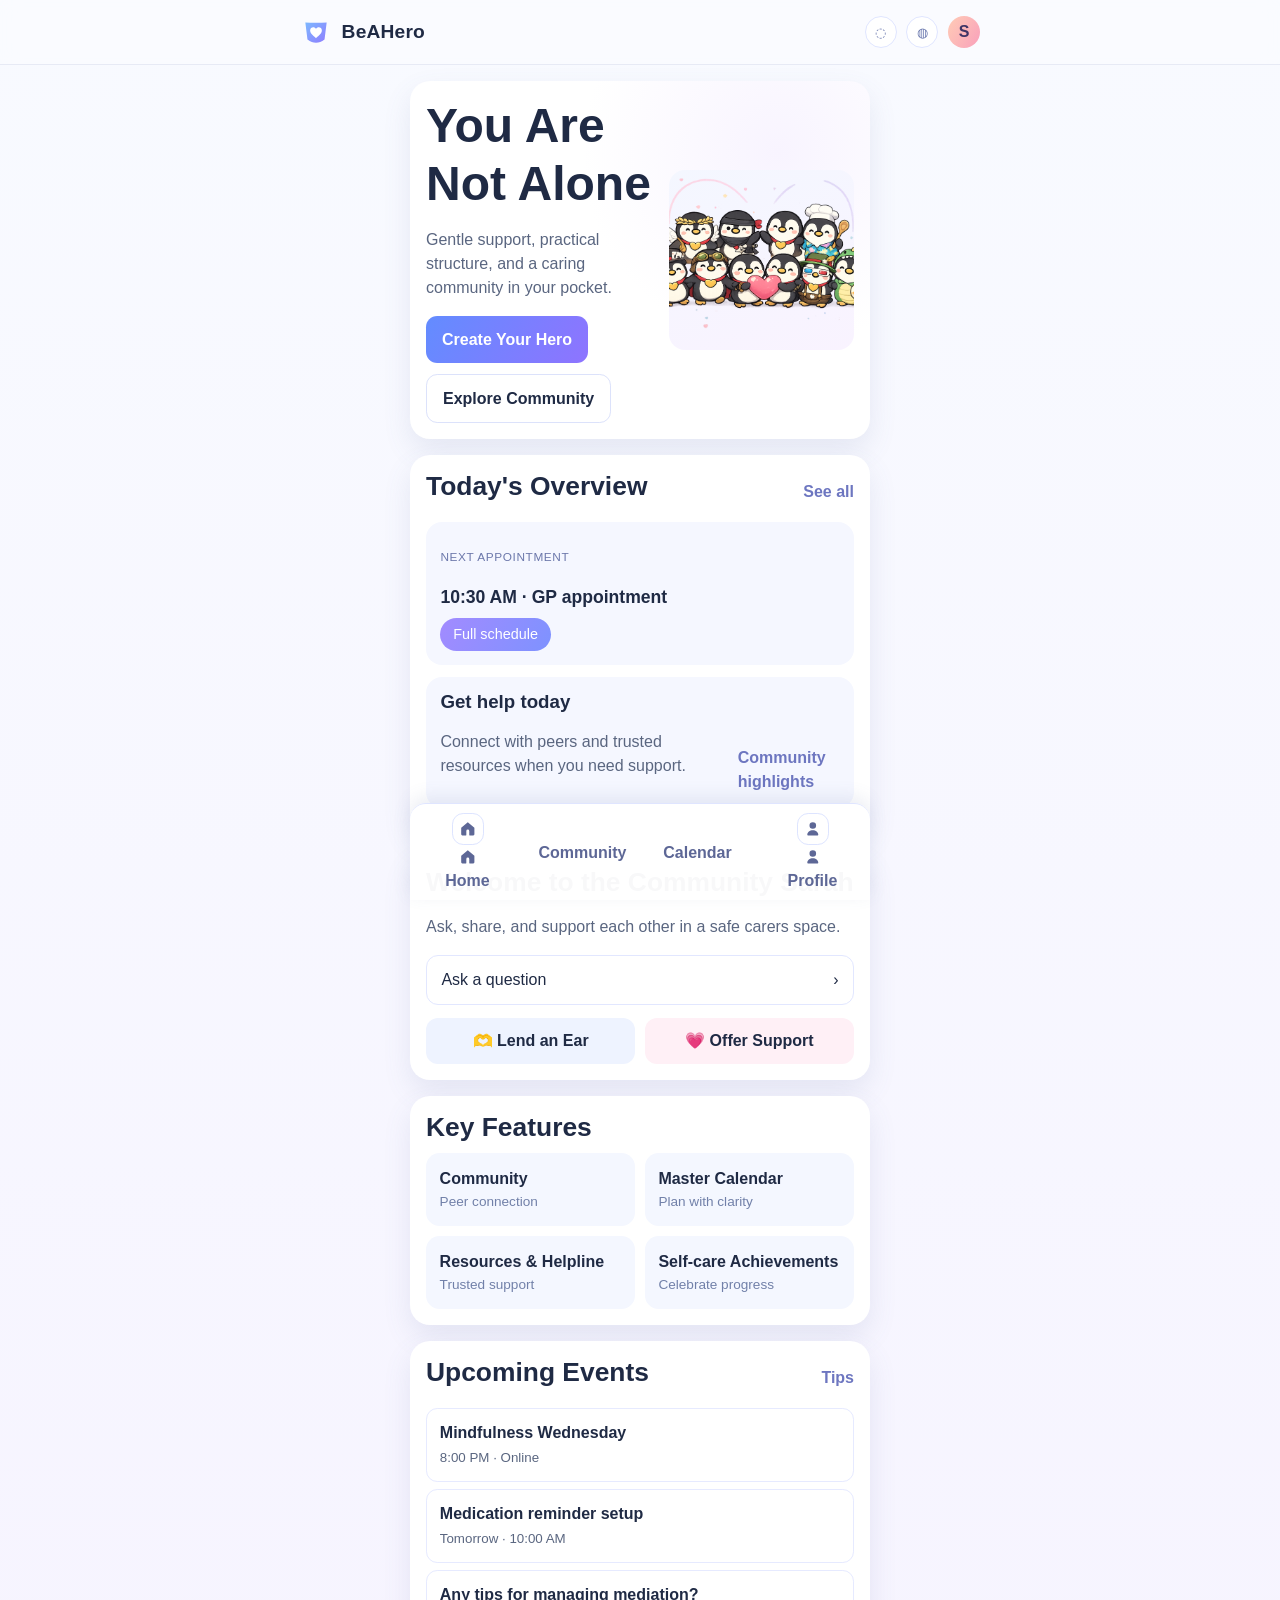
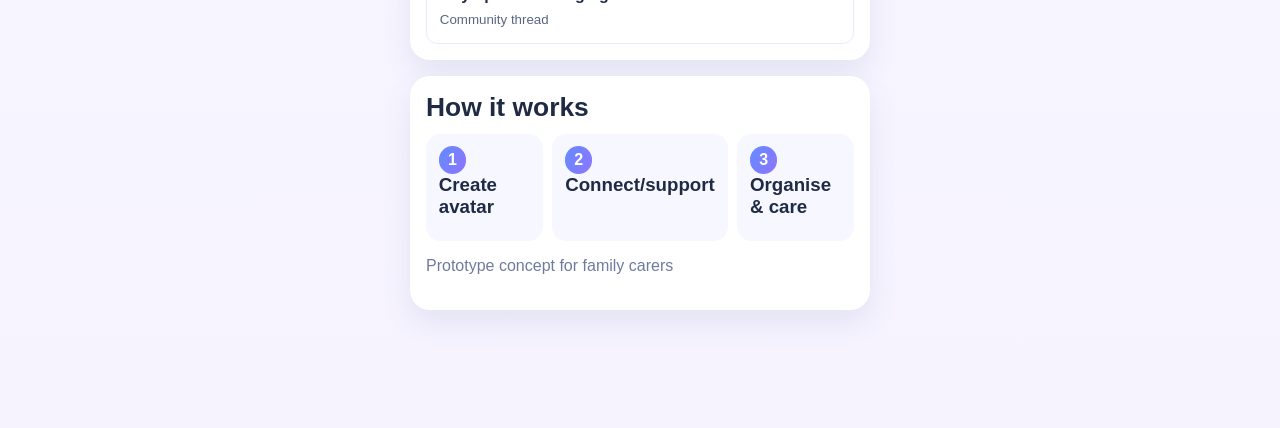
==== commit a94491d1: "Merge branch 'main' into codex/implement-changes-to-home-and-profile-pages" ====
--- a/index.html
+++ b/index.html
@@ -123,6 +123,9 @@
         <span class="nav-icon" aria-hidden="true"><svg viewBox="0 0 24 24" focusable="false">
           <path d="M3 10.5L12 3l9 7.5v9a1.5 1.5 0 0 1-1.5 1.5h-5a.5.5 0 0 1-.5-.5V15a2 2 0 0 0-4 0v5.5a.5.5 0 0 1-.5.5h-5A1.5 1.5 0 0 1 3 19.5v-9z" />
         </svg></span>
+        <svg viewBox="0 0 24 24" aria-hidden="true" focusable="false">
+          <path d="M3 10.5L12 3l9 7.5v9a1.5 1.5 0 0 1-1.5 1.5h-5a.5.5 0 0 1-.5-.5V15a2 2 0 0 0-4 0v5.5a.5.5 0 0 1-.5.5h-5A1.5 1.5 0 0 1 3 19.5v-9z" />
+        </svg>
         <span>Home</span>
       </a>
       <a href="#community">Community</a>
@@ -131,6 +134,9 @@
         <span class="nav-icon" aria-hidden="true"><svg viewBox="0 0 24 24" focusable="false">
           <path d="M12 12a4.5 4.5 0 1 0-4.5-4.5A4.5 4.5 0 0 0 12 12zm0 2c-4.14 0-7.5 2.69-7.5 6a1 1 0 0 0 1 1h13a1 1 0 0 0 1-1c0-3.31-3.36-6-7.5-6z" />
         </svg></span>
+        <svg viewBox="0 0 24 24" aria-hidden="true" focusable="false">
+          <path d="M12 12a4.5 4.5 0 1 0-4.5-4.5A4.5 4.5 0 0 0 12 12zm0 2c-4.14 0-7.5 2.69-7.5 6a1 1 0 0 0 1 1h13a1 1 0 0 0 1-1c0-3.31-3.36-6-7.5-6z" />
+        </svg>
         <span>Profile</span>
       </a>
     </nav>
--- a/css/styles.css
+++ b/css/styles.css
@@ -157,6 +157,7 @@
   width: 2.7rem;
   height: 2.5rem;
   border-radius: .7rem;
+  border-radius: 999px;
   display: grid;
   place-items: center;
   border: 1px solid #dde4ff;
@@ -177,6 +178,7 @@
   border-radius: var(--radius-lg);
   padding: .7rem;
   background: #fff;
+  background: linear-gradient(160deg, #dde9ff, #ebe3ff);
   min-height: 180px;
   display: grid;
   grid-template-columns: auto 1fr auto;
@@ -188,6 +190,7 @@
   overflow: hidden;
   min-height: 170px;
   background: #fff;
+  background: #f2f5ff;
 }
 .avatar-image-wrap img {
   width: 100%;
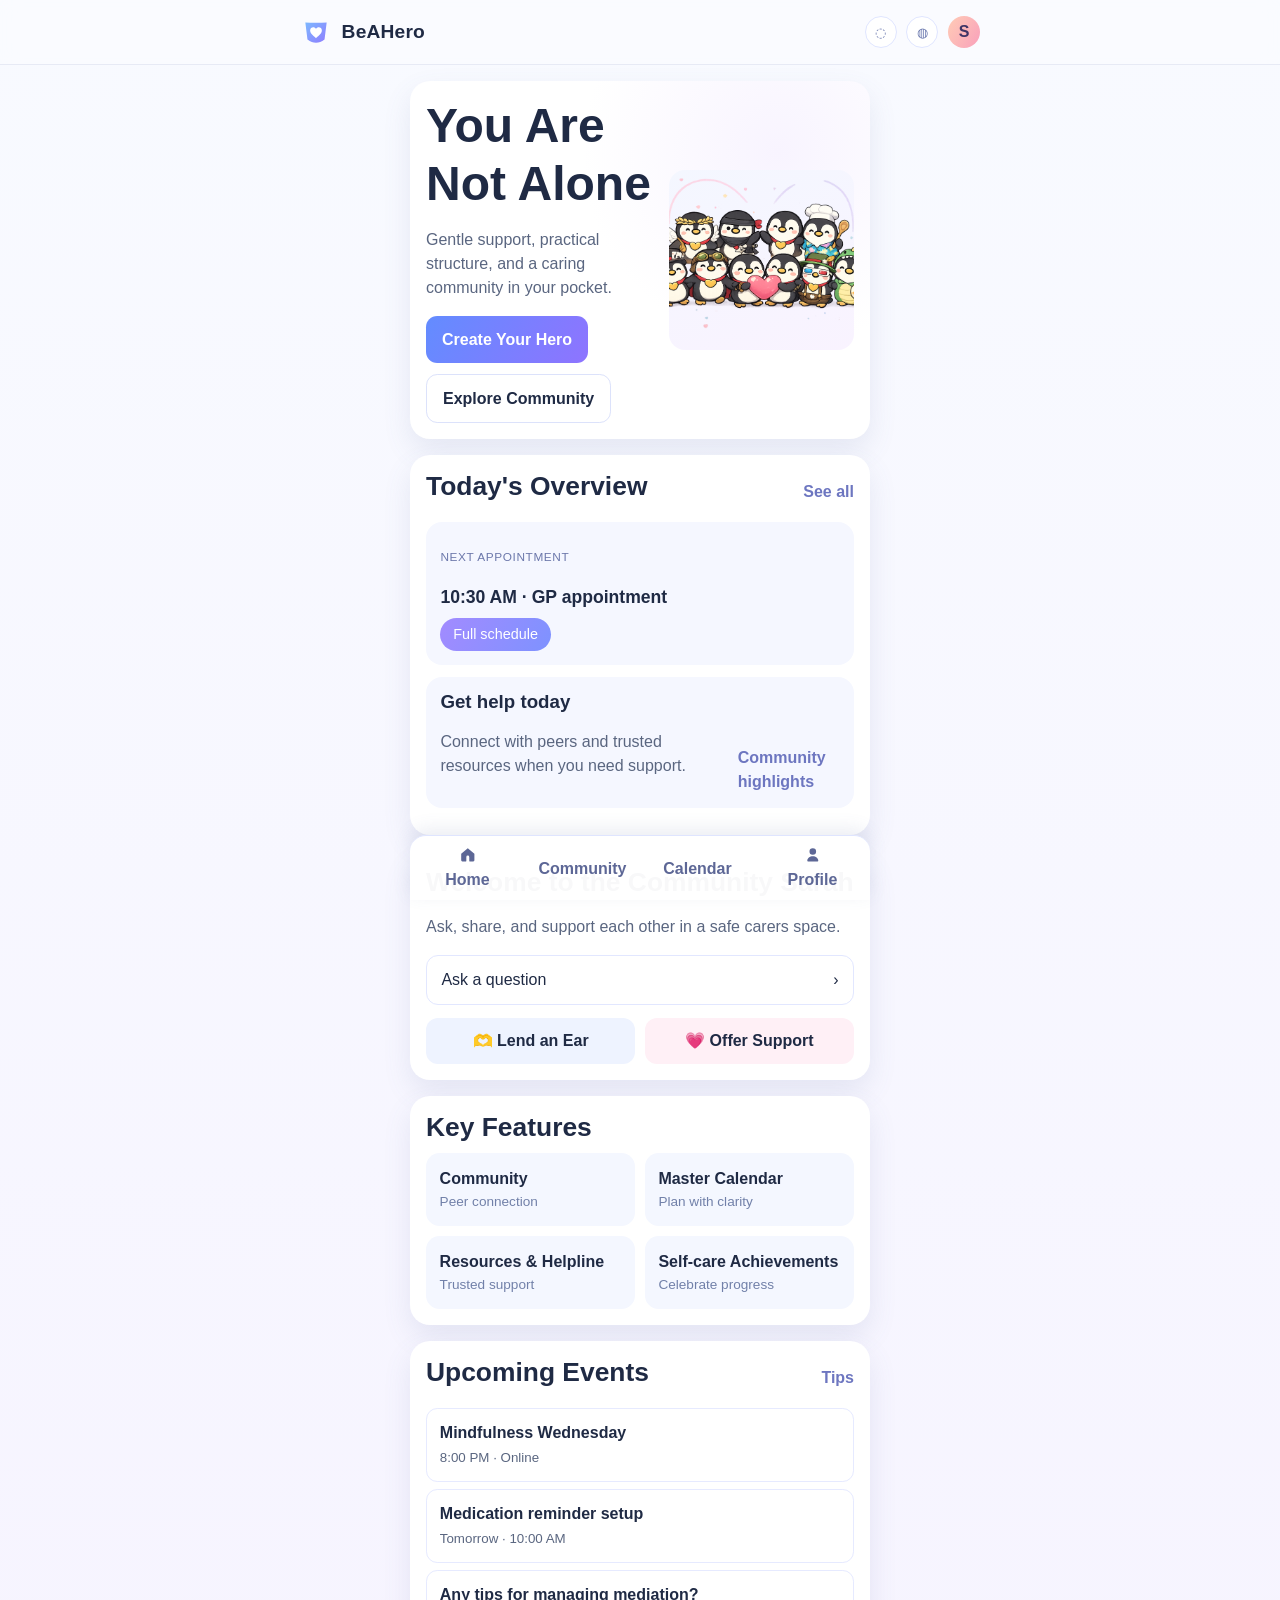
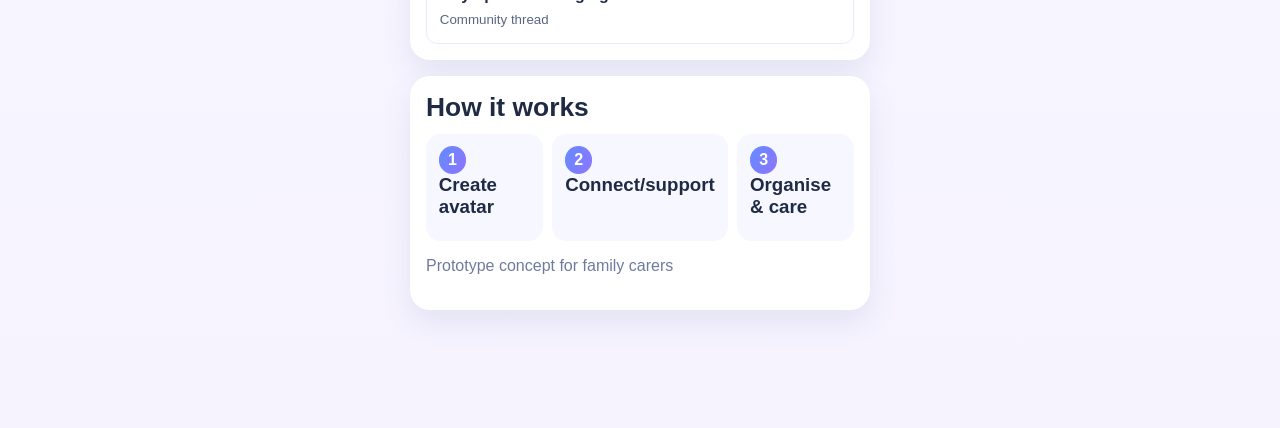
==== commit 91f30144: "Revert "Use white avatar surfaces and rounded-square Home/Profile buttons; add JPG→PNG avatar fallba" ====
--- a/index.html
+++ b/index.html
@@ -120,9 +120,6 @@
 
     <nav class="bottom-nav" aria-label="Primary">
       <a href="#hero" class="bottom-nav-link" aria-label="Home">
-        <span class="nav-icon" aria-hidden="true"><svg viewBox="0 0 24 24" focusable="false">
-          <path d="M3 10.5L12 3l9 7.5v9a1.5 1.5 0 0 1-1.5 1.5h-5a.5.5 0 0 1-.5-.5V15a2 2 0 0 0-4 0v5.5a.5.5 0 0 1-.5.5h-5A1.5 1.5 0 0 1 3 19.5v-9z" />
-        </svg></span>
         <svg viewBox="0 0 24 24" aria-hidden="true" focusable="false">
           <path d="M3 10.5L12 3l9 7.5v9a1.5 1.5 0 0 1-1.5 1.5h-5a.5.5 0 0 1-.5-.5V15a2 2 0 0 0-4 0v5.5a.5.5 0 0 1-.5.5h-5A1.5 1.5 0 0 1 3 19.5v-9z" />
         </svg>
@@ -131,9 +128,6 @@
       <a href="#community">Community</a>
       <a href="#calendar">Calendar</a>
       <a href="profile.html?user=sarah&variant=2" class="bottom-nav-link" aria-label="Profile">
-        <span class="nav-icon" aria-hidden="true"><svg viewBox="0 0 24 24" focusable="false">
-          <path d="M12 12a4.5 4.5 0 1 0-4.5-4.5A4.5 4.5 0 0 0 12 12zm0 2c-4.14 0-7.5 2.69-7.5 6a1 1 0 0 0 1 1h13a1 1 0 0 0 1-1c0-3.31-3.36-6-7.5-6z" />
-        </svg></span>
         <svg viewBox="0 0 24 24" aria-hidden="true" focusable="false">
           <path d="M12 12a4.5 4.5 0 1 0-4.5-4.5A4.5 4.5 0 0 0 12 12zm0 2c-4.14 0-7.5 2.69-7.5 6a1 1 0 0 0 1 1h13a1 1 0 0 0 1-1c0-3.31-3.36-6-7.5-6z" />
         </svg>
--- a/css/styles.css
+++ b/css/styles.css
@@ -140,23 +140,11 @@
 .bottom-nav a:hover { background: #eef2ff; }
 
 .bottom-nav-link { display: grid; gap: .2rem; place-items: center; }
-.nav-icon {
-  width: 2rem;
-  height: 2rem;
-  border-radius: .7rem;
-  border: 1px solid #dde4ff;
-  background: #fff;
-  display: grid;
-  place-items: center;
-}
 .bottom-nav-link svg { width: 1.1rem; height: 1.1rem; fill: currentColor; }
 
 .nav-list { list-style: none; display: flex; gap: .5rem; margin: 0; padding: 0; }
 .nav-icon-list { gap: .4rem; }
 .icon-nav-link {
-  width: 2.7rem;
-  height: 2.5rem;
-  border-radius: .7rem;
   border-radius: 999px;
   display: grid;
   place-items: center;
@@ -177,7 +165,6 @@
 .avatar-card {
   border-radius: var(--radius-lg);
   padding: .7rem;
-  background: #fff;
   background: linear-gradient(160deg, #dde9ff, #ebe3ff);
   min-height: 180px;
   display: grid;
@@ -189,7 +176,6 @@
   border-radius: .9rem;
   overflow: hidden;
   min-height: 170px;
-  background: #fff;
   background: #f2f5ff;
 }
 .avatar-image-wrap img {
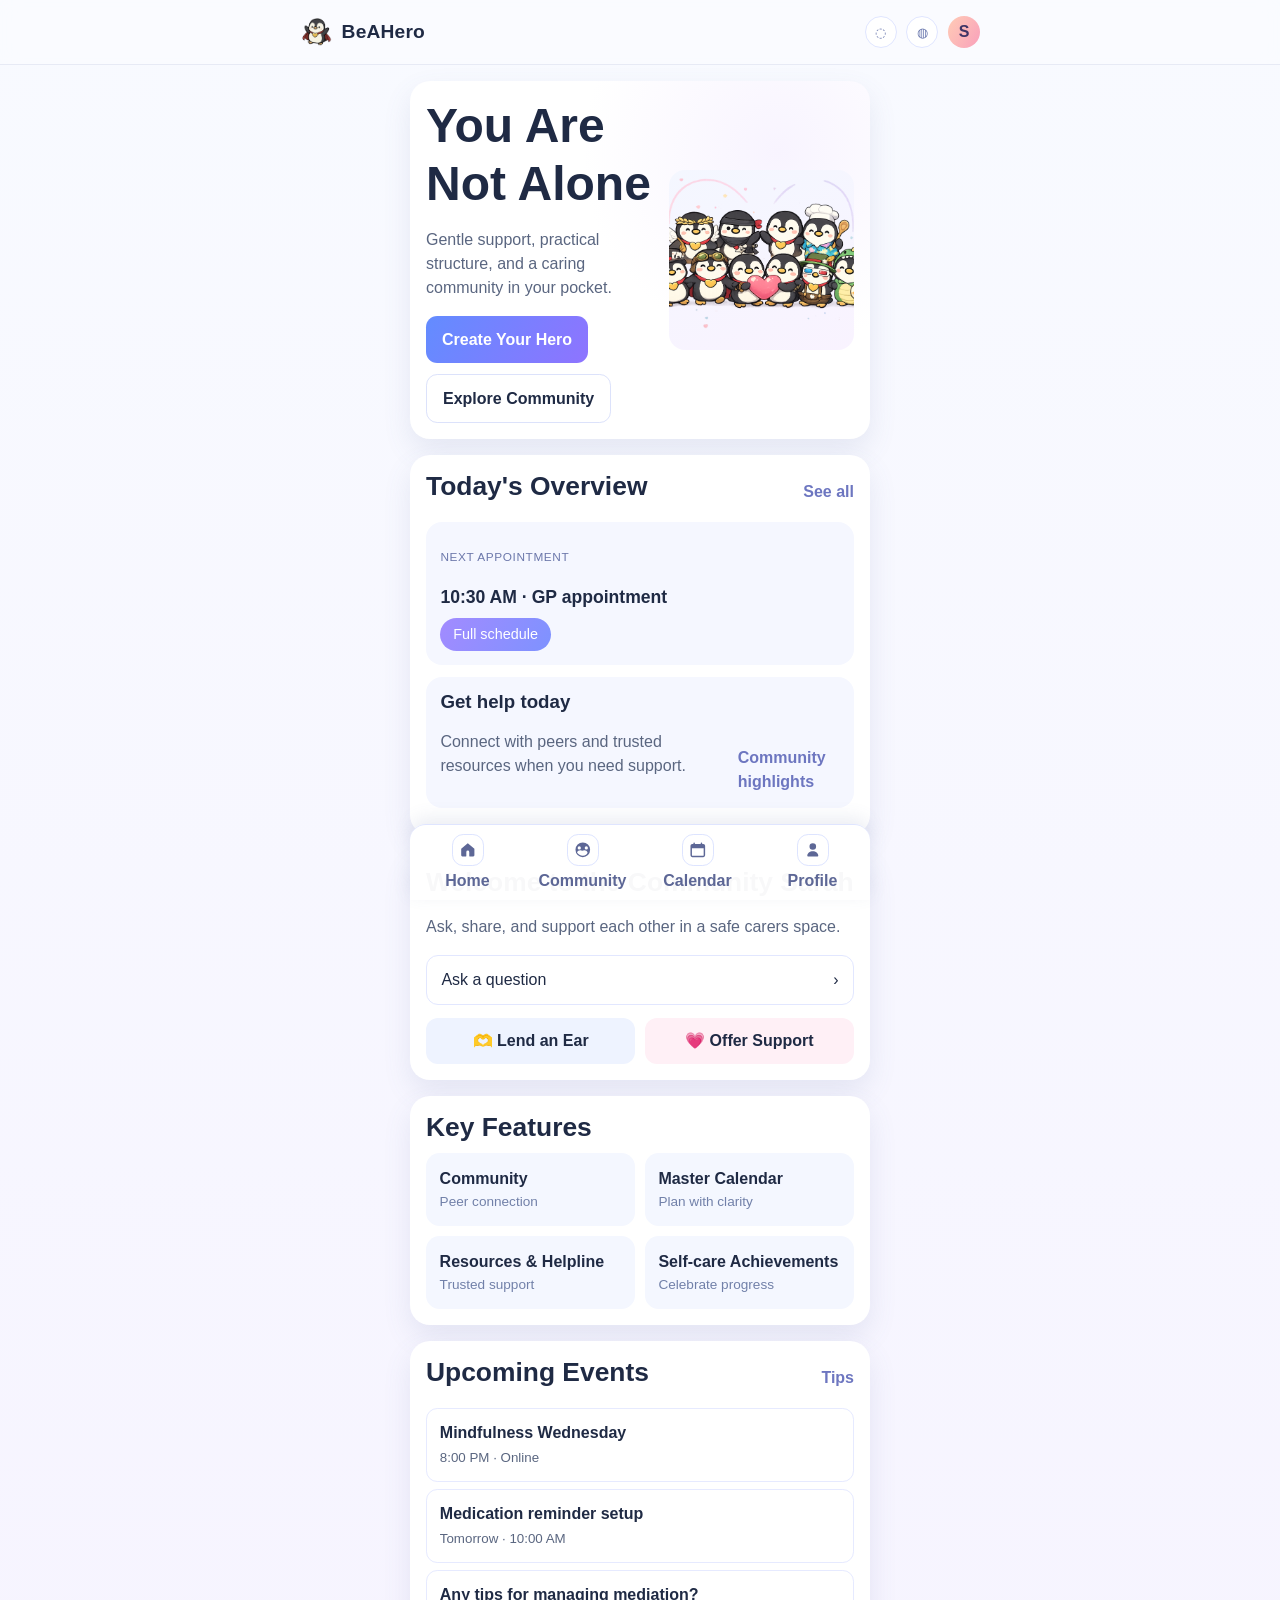
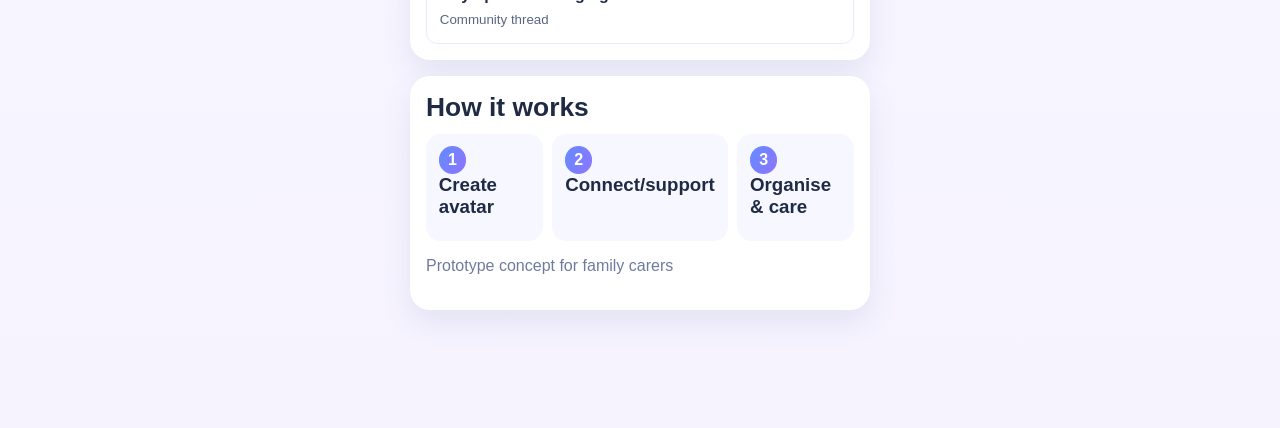
==== commit 21d188ee: "Swap header logo and add nav icons for community/calendar" ====
--- a/index.html
+++ b/index.html
@@ -16,16 +16,7 @@
     <header class="site-header app-header">
       <div class="container header-inner app-header-inner">
         <a class="brand" href="index.html" aria-label="BeAHero home">
-          <svg class="brand-logo" viewBox="0 0 120 120" role="img" aria-label="Cape and heart logo">
-            <defs>
-              <linearGradient id="logoGradient" x1="0" y1="0" x2="1" y2="1">
-                <stop offset="0%" stop-color="#7db8ff" />
-                <stop offset="100%" stop-color="#8f7dff" />
-              </linearGradient>
-            </defs>
-            <path d="M20 24 C44 26, 76 26, 100 24 L92 88 C70 104, 50 104, 28 88 Z" fill="url(#logoGradient)" />
-            <path d="M60 48 C55 38, 38 40, 38 54 C38 67, 55 76, 60 83 C65 76, 82 67, 82 54 C82 40, 65 38, 60 48 Z" fill="#ffffff" />
-          </svg>
+          <img class="brand-logo" src="assets/logo.png" alt="" />
           <span class="brand-wordmark">BeAHero</span>
         </a>
         <div class="header-actions" aria-label="App quick controls">
@@ -120,17 +111,27 @@
 
     <nav class="bottom-nav" aria-label="Primary">
       <a href="#hero" class="bottom-nav-link" aria-label="Home">
-        <svg viewBox="0 0 24 24" aria-hidden="true" focusable="false">
+        <span class="nav-icon" aria-hidden="true"><svg viewBox="0 0 24 24" focusable="false">
           <path d="M3 10.5L12 3l9 7.5v9a1.5 1.5 0 0 1-1.5 1.5h-5a.5.5 0 0 1-.5-.5V15a2 2 0 0 0-4 0v5.5a.5.5 0 0 1-.5.5h-5A1.5 1.5 0 0 1 3 19.5v-9z" />
-        </svg>
+        </svg></span>
         <span>Home</span>
       </a>
-      <a href="#community">Community</a>
-      <a href="#calendar">Calendar</a>
+      <a href="#community" class="bottom-nav-link" aria-label="Community">
+        <span class="nav-icon" aria-hidden="true"><svg viewBox="0 0 24 24" focusable="false">
+          <path d="M12 2a10 10 0 1 0 10 10A10 10 0 0 0 12 2zm-4.8 9.6a2.2 2.2 0 1 1 2.2-2.2 2.2 2.2 0 0 1-2.2 2.2zm9.6 0a2.2 2.2 0 1 1 2.2-2.2 2.2 2.2 0 0 1-2.2 2.2zM12 20c-3.34 0-6.24-1.78-7.84-4.42.62-1.82 2.46-2.98 4.45-2.98.98 0 1.91.28 2.72.78.81-.5 1.74-.78 2.72-.78 1.99 0 3.83 1.16 4.45 2.98C18.24 18.22 15.34 20 12 20z" />
+        </svg></span>
+        <span>Community</span>
+      </a>
+      <a href="#calendar" class="bottom-nav-link" aria-label="Calendar">
+        <span class="nav-icon" aria-hidden="true"><svg viewBox="0 0 24 24" focusable="false">
+          <path d="M7 2a1 1 0 0 1 1 1v1h8V3a1 1 0 1 1 2 0v1h1.5A2.5 2.5 0 0 1 22 6.5v13A2.5 2.5 0 0 1 19.5 22h-15A2.5 2.5 0 0 1 2 19.5v-13A2.5 2.5 0 0 1 4.5 4H6V3a1 1 0 0 1 1-1zm13 8H4v9.5a.5.5 0 0 0 .5.5h15a.5.5 0 0 0 .5-.5V10z" />
+        </svg></span>
+        <span>Calendar</span>
+      </a>
       <a href="profile.html?user=sarah&variant=2" class="bottom-nav-link" aria-label="Profile">
-        <svg viewBox="0 0 24 24" aria-hidden="true" focusable="false">
+        <span class="nav-icon" aria-hidden="true"><svg viewBox="0 0 24 24" focusable="false">
           <path d="M12 12a4.5 4.5 0 1 0-4.5-4.5A4.5 4.5 0 0 0 12 12zm0 2c-4.14 0-7.5 2.69-7.5 6a1 1 0 0 0 1 1h13a1 1 0 0 0 1-1c0-3.31-3.36-6-7.5-6z" />
-        </svg>
+        </svg></span>
         <span>Profile</span>
       </a>
     </nav>
--- a/css/styles.css
+++ b/css/styles.css
@@ -31,7 +31,7 @@
 }
 .header-inner { display: flex; justify-content: space-between; align-items: center; padding: 1rem 0; }
 .brand { display: inline-flex; align-items: center; gap: 0.6rem; font-weight: 700; }
-.brand-logo { width: 2rem; height: 2rem; }
+.brand-logo { width: 2rem; height: 2rem; object-fit: contain; }
 .brand-wordmark { font-size: 1.2rem; font-weight: 700; letter-spacing: .01em; }
 
 .header-actions { display: flex; align-items: center; gap: 0.6rem; }
@@ -140,12 +140,23 @@
 .bottom-nav a:hover { background: #eef2ff; }
 
 .bottom-nav-link { display: grid; gap: .2rem; place-items: center; }
+.nav-icon {
+  width: 2rem;
+  height: 2rem;
+  border-radius: .7rem;
+  border: 1px solid #dde4ff;
+  background: #fff;
+  display: grid;
+  place-items: center;
+}
 .bottom-nav-link svg { width: 1.1rem; height: 1.1rem; fill: currentColor; }
 
 .nav-list { list-style: none; display: flex; gap: .5rem; margin: 0; padding: 0; }
 .nav-icon-list { gap: .4rem; }
 .icon-nav-link {
-  border-radius: 999px;
+  width: 2.7rem;
+  height: 2.5rem;
+  border-radius: .7rem;
   display: grid;
   place-items: center;
   border: 1px solid #dde4ff;
@@ -165,7 +176,7 @@
 .avatar-card {
   border-radius: var(--radius-lg);
   padding: .7rem;
-  background: linear-gradient(160deg, #dde9ff, #ebe3ff);
+  background: #fff;
   min-height: 180px;
   display: grid;
   grid-template-columns: auto 1fr auto;
@@ -176,7 +187,8 @@
   border-radius: .9rem;
   overflow: hidden;
   min-height: 170px;
-  background: #f2f5ff;
+  background: #fff;
+  border: 1px solid #f0f2fa;
 }
 .avatar-image-wrap img {
   width: 100%;
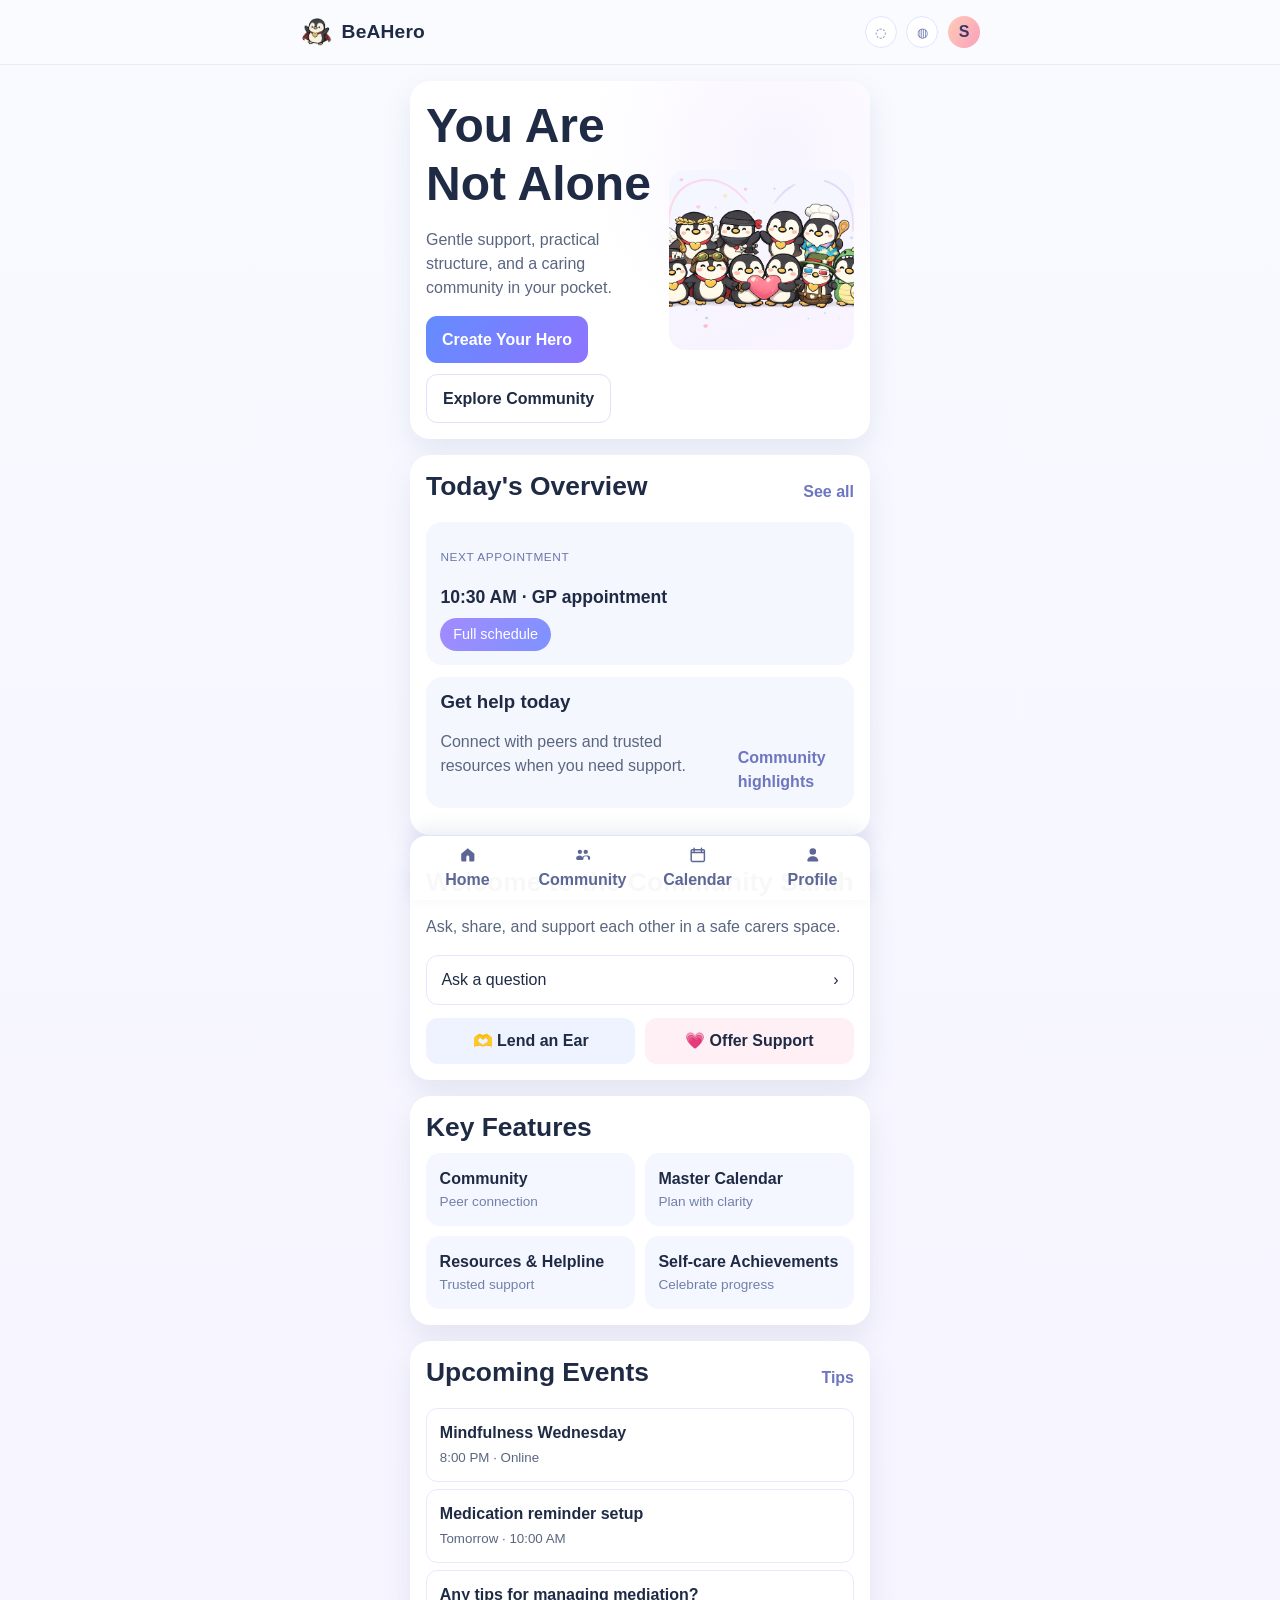
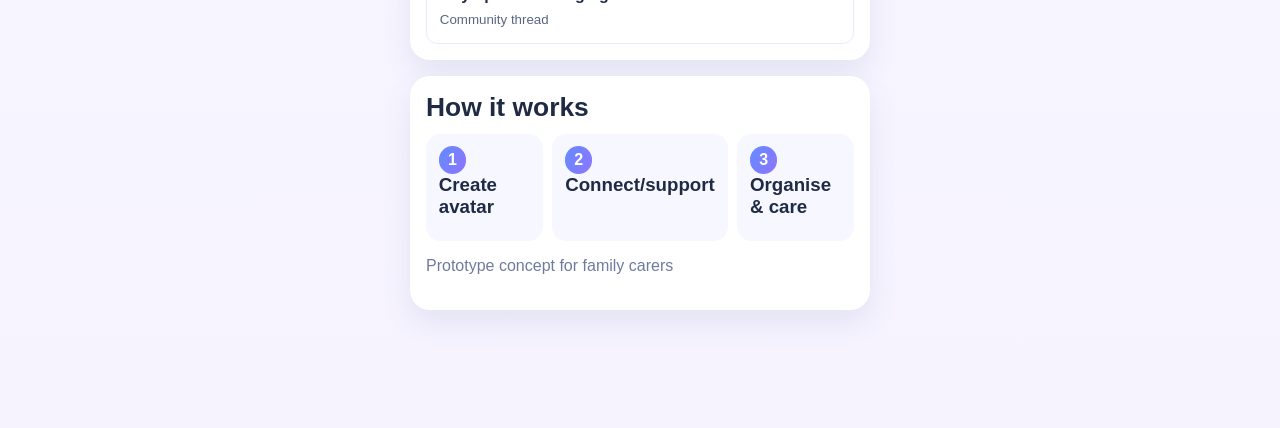
==== commit f5527e69: "Update app branding and bottom nav icons" ====
--- a/index.html
+++ b/index.html
@@ -16,7 +16,7 @@
     <header class="site-header app-header">
       <div class="container header-inner app-header-inner">
         <a class="brand" href="index.html" aria-label="BeAHero home">
-          <img class="brand-logo" src="assets/logo.png" alt="" />
+          <img class="brand-logo" src="assets/logo.png" alt="BeAHero logo" />
           <span class="brand-wordmark">BeAHero</span>
         </a>
         <div class="header-actions" aria-label="App quick controls">
@@ -111,27 +111,27 @@
 
     <nav class="bottom-nav" aria-label="Primary">
       <a href="#hero" class="bottom-nav-link" aria-label="Home">
-        <span class="nav-icon" aria-hidden="true"><svg viewBox="0 0 24 24" focusable="false">
+        <svg viewBox="0 0 24 24" aria-hidden="true" focusable="false">
           <path d="M3 10.5L12 3l9 7.5v9a1.5 1.5 0 0 1-1.5 1.5h-5a.5.5 0 0 1-.5-.5V15a2 2 0 0 0-4 0v5.5a.5.5 0 0 1-.5.5h-5A1.5 1.5 0 0 1 3 19.5v-9z" />
-        </svg></span>
+        </svg>
         <span>Home</span>
       </a>
       <a href="#community" class="bottom-nav-link" aria-label="Community">
-        <span class="nav-icon" aria-hidden="true"><svg viewBox="0 0 24 24" focusable="false">
-          <path d="M12 2a10 10 0 1 0 10 10A10 10 0 0 0 12 2zm-4.8 9.6a2.2 2.2 0 1 1 2.2-2.2 2.2 2.2 0 0 1-2.2 2.2zm9.6 0a2.2 2.2 0 1 1 2.2-2.2 2.2 2.2 0 0 1-2.2 2.2zM12 20c-3.34 0-6.24-1.78-7.84-4.42.62-1.82 2.46-2.98 4.45-2.98.98 0 1.91.28 2.72.78.81-.5 1.74-.78 2.72-.78 1.99 0 3.83 1.16 4.45 2.98C18.24 18.22 15.34 20 12 20z" />
-        </svg></span>
+        <svg viewBox="0 0 24 24" aria-hidden="true" focusable="false">
+          <path d="M8 11a3 3 0 1 0-3-3 3 3 0 0 0 3 3zm8 0a3 3 0 1 0-3-3 3 3 0 0 0 3 3zm0 2c-1.87 0-3.52.79-4.5 2A5.45 5.45 0 0 0 8 13c-2.67 0-5 1.34-5 3v1.5A1.5 1.5 0 0 0 4.5 19h7a1.5 1.5 0 0 0 1.5-1.5V16a2.8 2.8 0 0 0-.06-.56A4.56 4.56 0 0 1 16 14c1.89 0 3 .87 3 1.5v2a1.5 1.5 0 0 0 3 0v-2c0-1.87-2.33-2.5-4-2.5z" />
+        </svg>
         <span>Community</span>
       </a>
       <a href="#calendar" class="bottom-nav-link" aria-label="Calendar">
-        <span class="nav-icon" aria-hidden="true"><svg viewBox="0 0 24 24" focusable="false">
-          <path d="M7 2a1 1 0 0 1 1 1v1h8V3a1 1 0 1 1 2 0v1h1.5A2.5 2.5 0 0 1 22 6.5v13A2.5 2.5 0 0 1 19.5 22h-15A2.5 2.5 0 0 1 2 19.5v-13A2.5 2.5 0 0 1 4.5 4H6V3a1 1 0 0 1 1-1zm13 8H4v9.5a.5.5 0 0 0 .5.5h15a.5.5 0 0 0 .5-.5V10z" />
-        </svg></span>
+        <svg viewBox="0 0 24 24" aria-hidden="true" focusable="false">
+          <path d="M7 2a1 1 0 0 1 1 1v1h8V3a1 1 0 1 1 2 0v1h1.5A2.5 2.5 0 0 1 22 6.5v13a2.5 2.5 0 0 1-2.5 2.5h-15A2.5 2.5 0 0 1 2 19.5v-13A2.5 2.5 0 0 1 4.5 4H6V3a1 1 0 0 1 1-1zm13 8H4v9.5c0 .28.22.5.5.5h15a.5.5 0 0 0 .5-.5zM4.5 6a.5.5 0 0 0-.5.5V8h16V6.5a.5.5 0 0 0-.5-.5H18v1a1 1 0 1 1-2 0V6H8v1a1 1 0 1 1-2 0V6z" />
+        </svg>
         <span>Calendar</span>
       </a>
       <a href="profile.html?user=sarah&variant=2" class="bottom-nav-link" aria-label="Profile">
-        <span class="nav-icon" aria-hidden="true"><svg viewBox="0 0 24 24" focusable="false">
+        <svg viewBox="0 0 24 24" aria-hidden="true" focusable="false">
           <path d="M12 12a4.5 4.5 0 1 0-4.5-4.5A4.5 4.5 0 0 0 12 12zm0 2c-4.14 0-7.5 2.69-7.5 6a1 1 0 0 0 1 1h13a1 1 0 0 0 1-1c0-3.31-3.36-6-7.5-6z" />
-        </svg></span>
+        </svg>
         <span>Profile</span>
       </a>
     </nav>
--- a/css/styles.css
+++ b/css/styles.css
@@ -31,7 +31,7 @@
 }
 .header-inner { display: flex; justify-content: space-between; align-items: center; padding: 1rem 0; }
 .brand { display: inline-flex; align-items: center; gap: 0.6rem; font-weight: 700; }
-.brand-logo { width: 2rem; height: 2rem; object-fit: contain; }
+.brand-logo { width: 2rem; height: 2rem; object-fit: contain; display: block; }
 .brand-wordmark { font-size: 1.2rem; font-weight: 700; letter-spacing: .01em; }
 
 .header-actions { display: flex; align-items: center; gap: 0.6rem; }
@@ -140,23 +140,12 @@
 .bottom-nav a:hover { background: #eef2ff; }
 
 .bottom-nav-link { display: grid; gap: .2rem; place-items: center; }
-.nav-icon {
-  width: 2rem;
-  height: 2rem;
-  border-radius: .7rem;
-  border: 1px solid #dde4ff;
-  background: #fff;
-  display: grid;
-  place-items: center;
-}
 .bottom-nav-link svg { width: 1.1rem; height: 1.1rem; fill: currentColor; }
 
 .nav-list { list-style: none; display: flex; gap: .5rem; margin: 0; padding: 0; }
 .nav-icon-list { gap: .4rem; }
 .icon-nav-link {
-  width: 2.7rem;
-  height: 2.5rem;
-  border-radius: .7rem;
+  border-radius: 999px;
   display: grid;
   place-items: center;
   border: 1px solid #dde4ff;
@@ -176,7 +165,7 @@
 .avatar-card {
   border-radius: var(--radius-lg);
   padding: .7rem;
-  background: #fff;
+  background: #ffffff;
   min-height: 180px;
   display: grid;
   grid-template-columns: auto 1fr auto;
@@ -187,8 +176,7 @@
   border-radius: .9rem;
   overflow: hidden;
   min-height: 170px;
-  background: #fff;
-  border: 1px solid #f0f2fa;
+  background: #ffffff;
 }
 .avatar-image-wrap img {
   width: 100%;
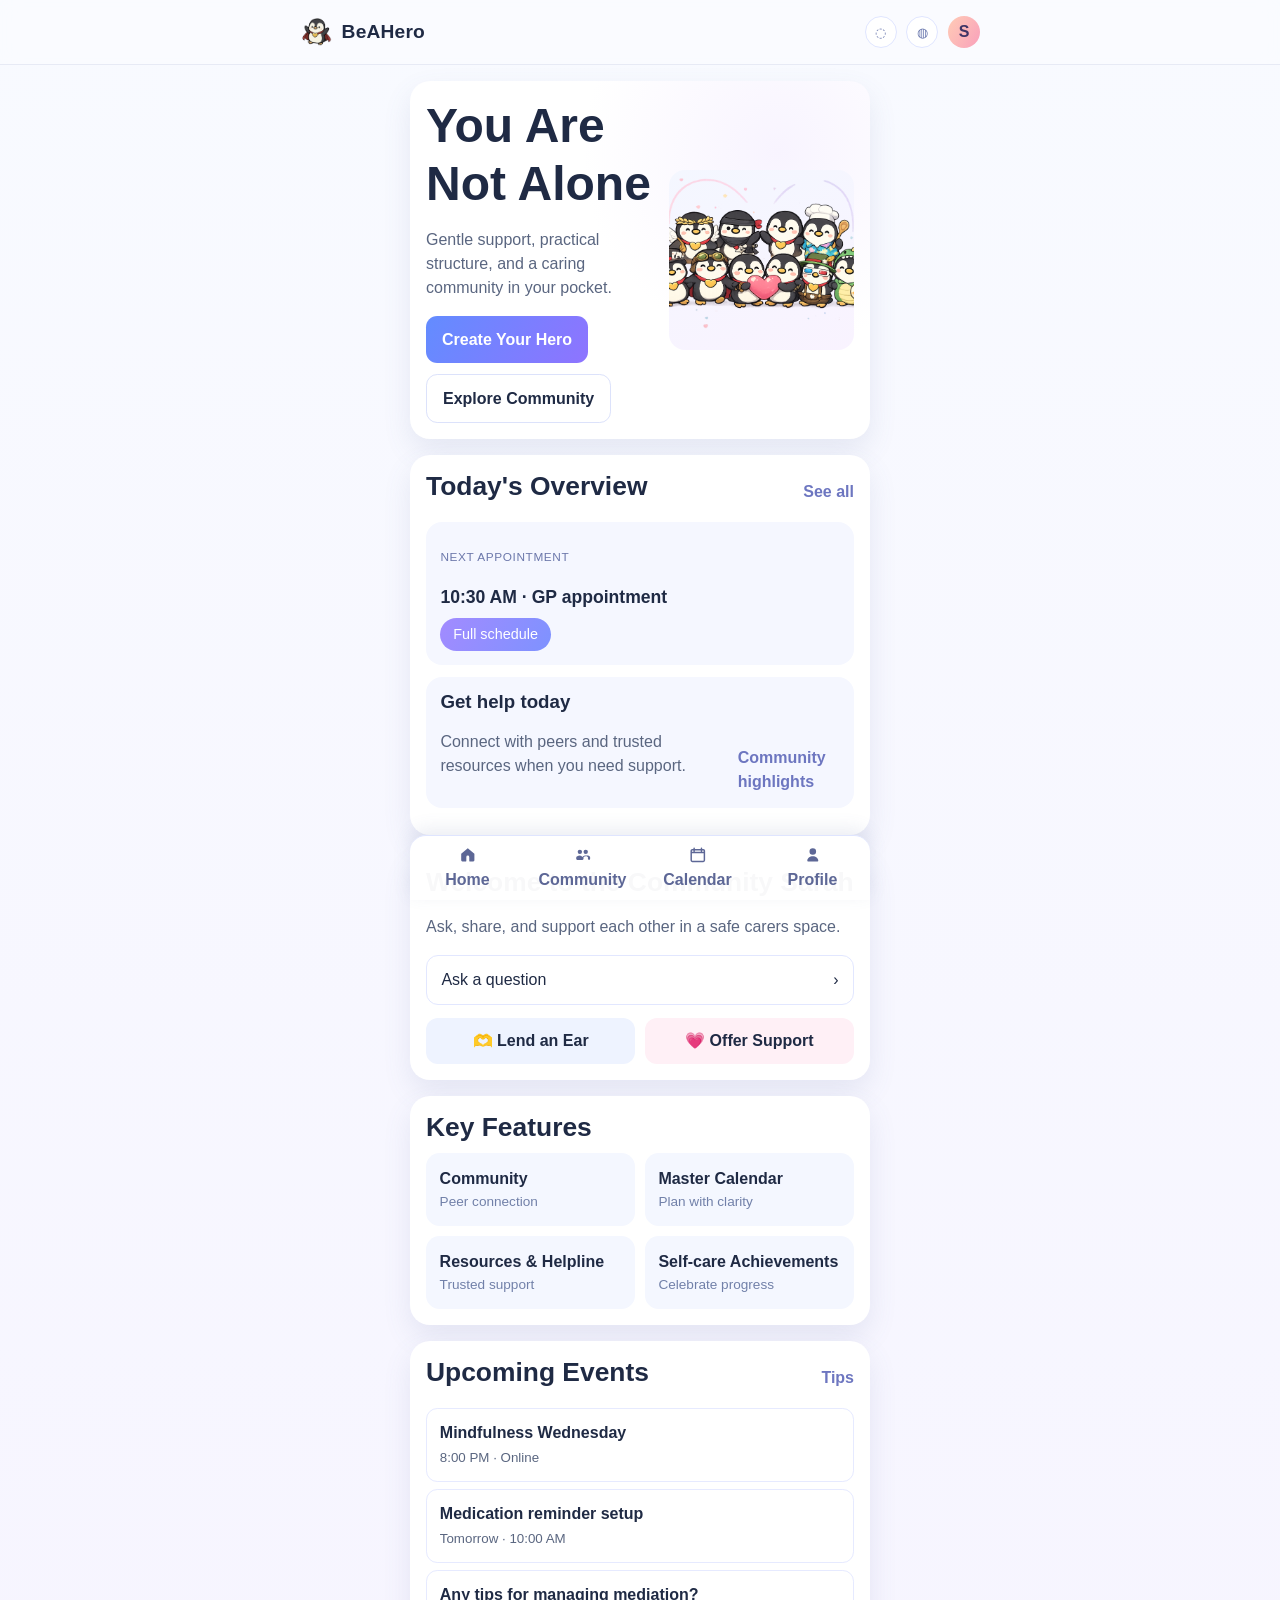
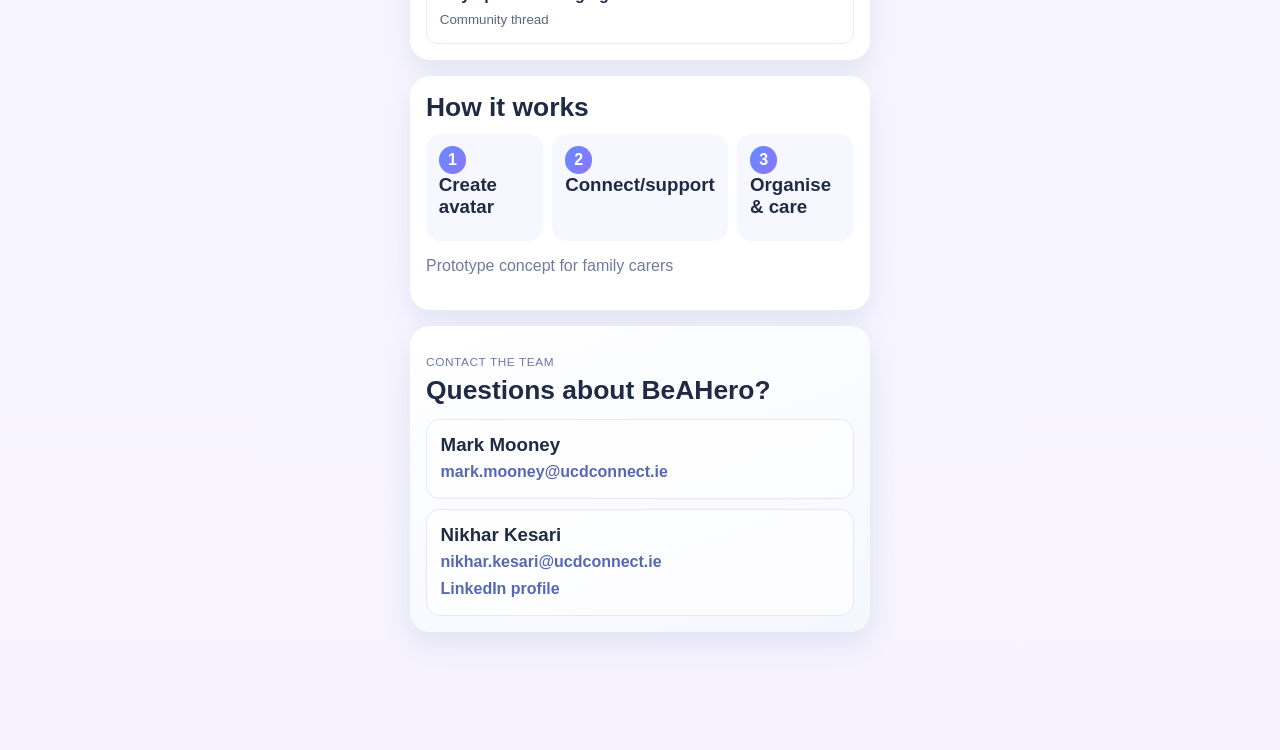
==== commit e1137b60: "Add homepage contact details" ====
--- a/index.html
+++ b/index.html
@@ -106,6 +106,26 @@
           </ol>
           <p class="small-note">Prototype concept for family carers</p>
         </section>
+
+        <section id="contact" class="card app-card-block contact-card">
+          <p class="muted-label">Contact the team</p>
+          <h2>Questions about BeAHero?</h2>
+          <div class="contact-list">
+            <article class="contact-person">
+              <div>
+                <h3>Mark Mooney</h3>
+                <a href="mailto:mark.mooney@ucdconnect.ie">mark.mooney@ucdconnect.ie</a>
+              </div>
+            </article>
+            <article class="contact-person">
+              <div>
+                <h3>Nikhar Kesari</h3>
+                <a href="mailto:nikhar.kesari@ucdconnect.ie">nikhar.kesari@ucdconnect.ie</a>
+                <a href="https://www.linkedin.com/in/nikharkesari/" target="_blank" rel="noopener noreferrer">LinkedIn profile</a>
+              </div>
+            </article>
+          </div>
+        </section>
       </div>
     </main>
 
--- a/css/styles.css
+++ b/css/styles.css
@@ -113,6 +113,25 @@
   color: #fff; background: linear-gradient(120deg, var(--primary), var(--secondary)); font-weight: 700;
 }
 .small-note { color: #6f7b9f; margin-top: .8rem; }
+
+.contact-card {
+  background: linear-gradient(160deg, #ffffff 0%, #f5f7ff 100%);
+}
+.contact-list { display: grid; gap: .65rem; margin-top: .8rem; }
+.contact-person {
+  border: 1px solid #e2e7ff;
+  border-radius: .85rem;
+  background: rgba(255, 255, 255, .78);
+  padding: .85rem;
+}
+.contact-person h3 { margin-bottom: .25rem; }
+.contact-person a {
+  color: #5668b5;
+  display: block;
+  font-weight: 600;
+  overflow-wrap: anywhere;
+}
+.contact-person a + a { margin-top: .2rem; }
 
 .bottom-nav {
   position: fixed;
@@ -160,13 +179,29 @@
 }
 
 /* profile page */
-.profile-layout { display: grid; grid-template-columns: 1fr 320px; gap: 1rem; }
-.profile-head { display: grid; grid-template-columns: 180px 1fr; gap: 1rem; align-items: center; margin-bottom: 1.4rem; }
+.profile-layout {
+  display: grid;
+  grid-template-columns: 1fr;
+  gap: .9rem;
+  max-width: 460px;
+  margin: 0 auto;
+}
+.profile-main {
+  display: grid;
+  gap: 1rem;
+}
+.profile-head {
+  display: grid;
+  grid-template-columns: 1fr;
+  gap: .9rem;
+  align-items: start;
+  margin-bottom: 0;
+}
 .avatar-card {
   border-radius: var(--radius-lg);
   padding: .7rem;
   background: #ffffff;
-  min-height: 180px;
+  min-height: 170px;
   display: grid;
   grid-template-columns: auto 1fr auto;
   align-items: center;
@@ -200,16 +235,12 @@
 .progress-fill { height: 100%; border-radius: inherit; background: linear-gradient(120deg, var(--primary), var(--secondary)); }
 .badges-row { display: flex; flex-wrap: wrap; gap: .55rem; }
 .badge { border-radius: 999px; background: #edf1ff; padding: .45rem .8rem; font-weight: 600; color: #45557c; }
-.tabs { display: flex; gap: .55rem; border-bottom: 1px solid #e3e8fb; padding-bottom: .2rem; }
-.tab { border: none; background: transparent; padding: .55rem .7rem; border-radius: .55rem; color: var(--text-muted); font-weight: 600; cursor: pointer; }
-.tab.is-active, .tab:hover { background: #eef2ff; color: var(--text); }
-
 .skip-link, .sr-only { position: absolute; left: -999px; }
 .skip-link:focus { left: 1rem; top: 1rem; background: #fff; padding: .5rem; border-radius: .5rem; z-index: 99; }
 :focus-visible { outline: 3px solid var(--focus); outline-offset: 2px; }
 
 @media (max-width: 980px) {
-  .hero-app-card, .profile-layout, .profile-head { grid-template-columns: 1fr; }
+  .hero-app-card { grid-template-columns: 1fr; }
 }
 @media (max-width: 700px) {
   .brand-wordmark { font-size: 1.1rem; }
